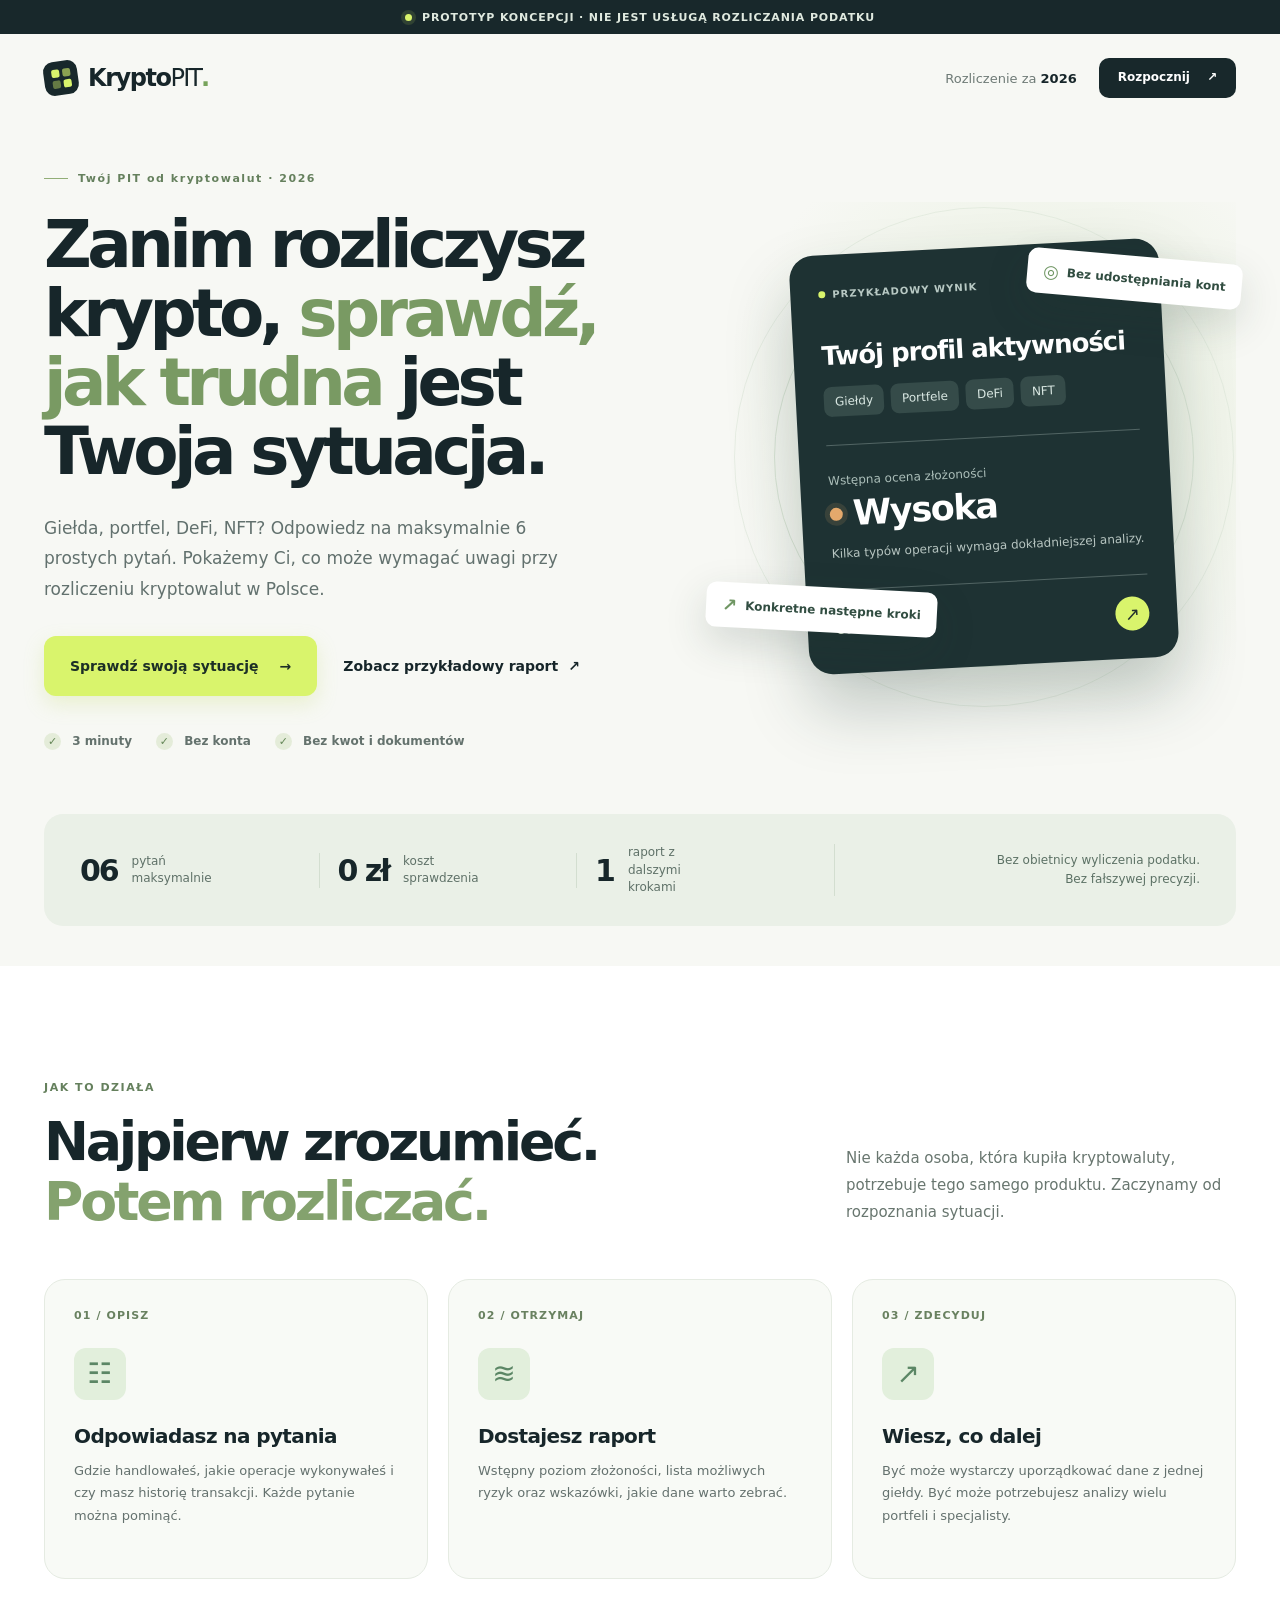
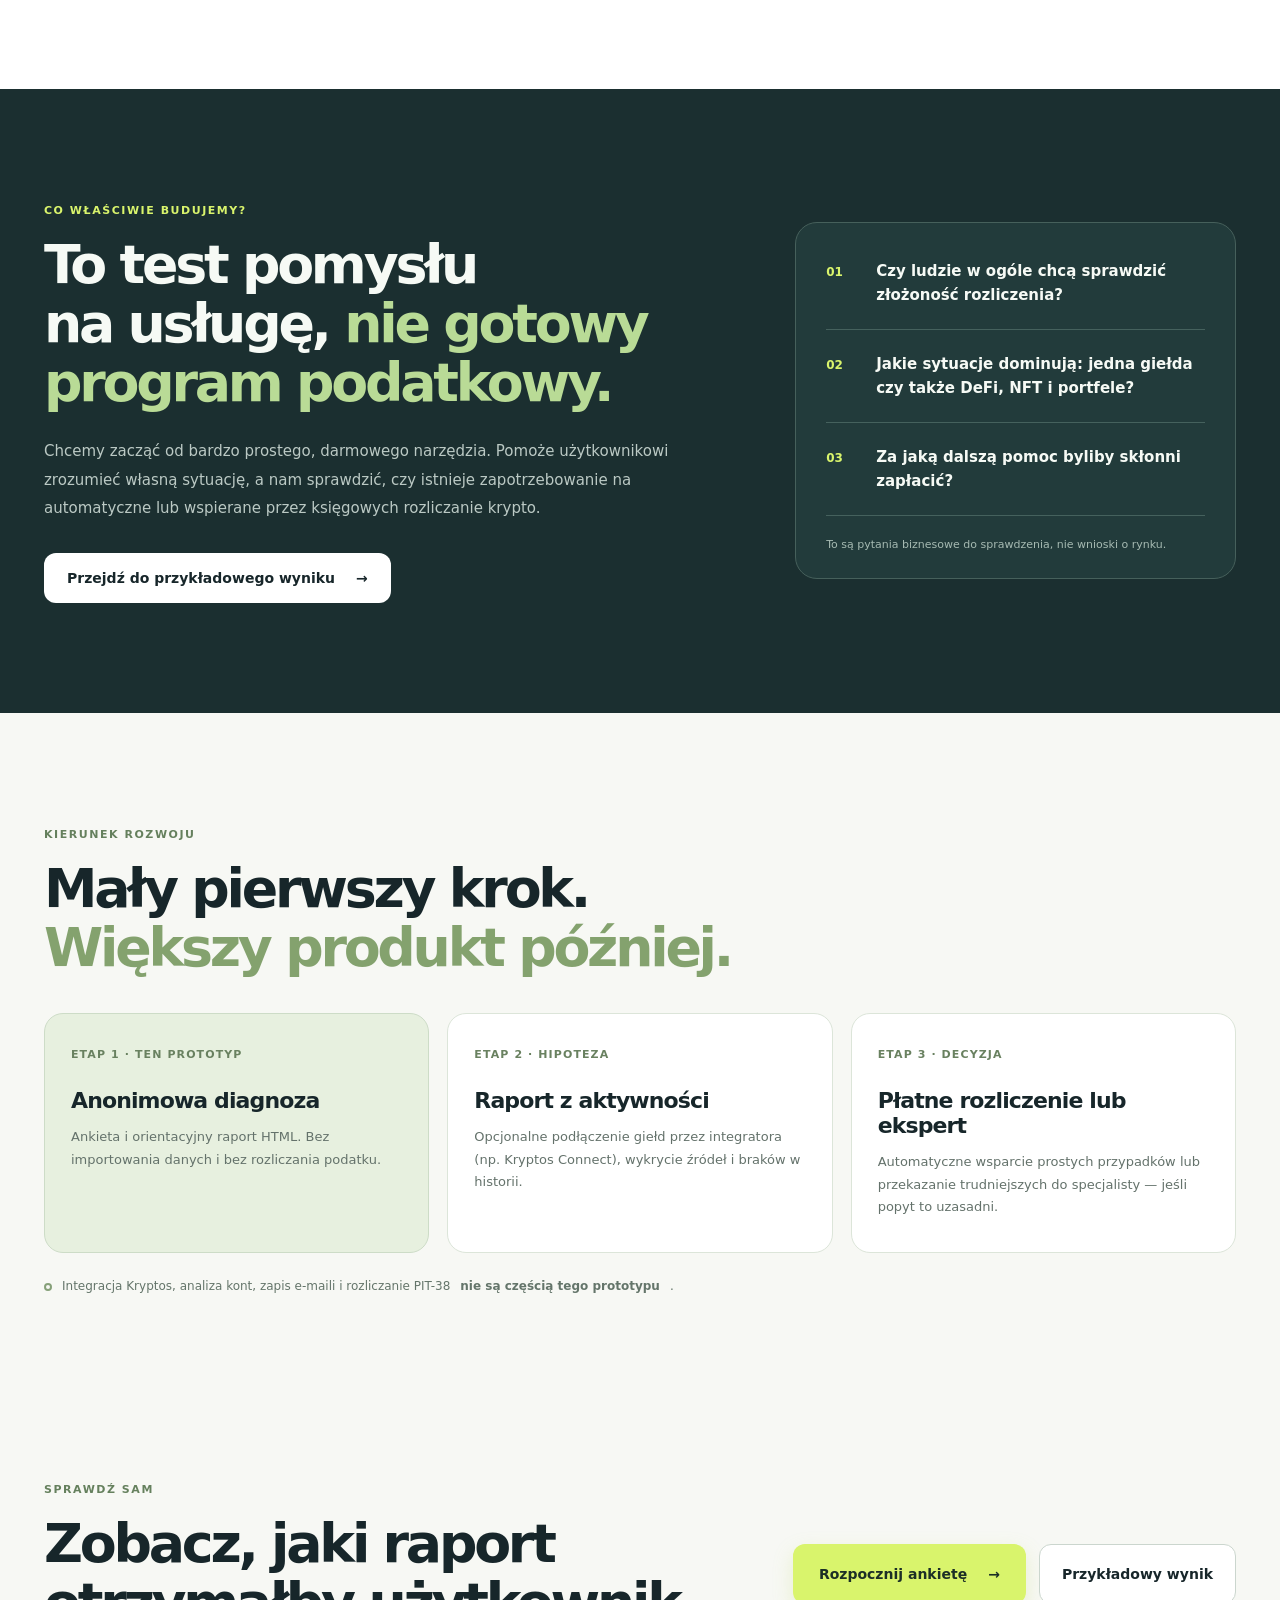
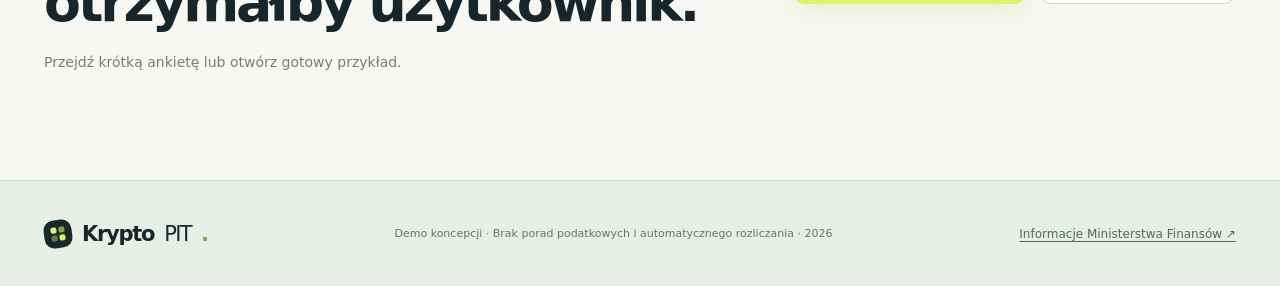
==== index.html @ de0c3231 "Build KryptoPIT landing page and contextual tax questionnaire" ====
<!doctype html>
<html lang="pl">
<head>
  <meta charset="utf-8">
  <meta name="viewport" content="width=device-width, initial-scale=1">
  <meta name="theme-color" content="#152326">
  <meta name="description" content="Darmowa, anonimowa ankieta pomagająca wstępnie ocenić złożoność rozliczenia kryptowalut za 2026 rok. Prototyp koncepcji.">
  <meta property="og:title" content="KryptoPIT · Sprawdź złożoność rozliczenia 2026">
  <meta property="og:description" content="6 pytań, wstępny raport, zero danych finansowych. Zobacz prototyp koncepcji.">
  <meta property="og:type" content="website">
  <title>KryptoPIT — sprawdź złożoność rozliczenia za 2026</title>
  <link rel="icon" href="favicon.svg" type="image/svg+xml">
  <link rel="stylesheet" href="styles.css">
  <script src="app.mjs" type="module"></script>
</head>
<body>
  <div class="top-strip">
    <span class="top-strip__light"></span>
    Prototyp koncepcji · Nie jest usługą rozliczania podatku
  </div>
  <header class="site-header wrap">
    <a href="#start" id="brand-link" class="brand" aria-label="KryptoPIT — strona główna">
      <span class="brand__mark" aria-hidden="true"><span></span><span></span><span></span><span></span></span>
      <span>Krypto<span class="brand__accent">PIT</span><span class="brand__dot">.</span></span>
    </a>
    <div class="header-right">
      <span class="year-chip">Rozliczenie za <strong>2026</strong></span>
      <button class="button button--small button--dark" type="button" data-action="start">Rozpocznij <span aria-hidden="true">↗</span></button>
    </div>
  </header>

  <main>
    <div id="landing-screen">
      <section id="start" class="hero wrap" aria-labelledby="hero-title">
        <div class="hero__copy">
          <div class="eyebrow"><span class="eyebrow__line"></span> Twój PIT od kryptowalut · 2026</div>
          <h1 id="hero-title">Zanim rozliczysz krypto, <em>sprawdź, jak trudna</em> jest Twoja sytuacja.</h1>
          <p class="hero__lead">Giełda, portfel, DeFi, NFT? Odpowiedz na maksymalnie 6 prostych pytań. Pokażemy Ci, co może wymagać uwagi przy rozliczeniu kryptowalut w Polsce.</p>
          <div class="hero__actions">
            <button class="button button--primary button--large" type="button" data-action="start">Sprawdź swoją sytuację <span aria-hidden="true">→</span></button>
            <button class="button button--plain" type="button" data-action="example">Zobacz przykładowy raport <span aria-hidden="true">↗</span></button>
          </div>
          <div class="hero__assurances" aria-label="Informacje o ankiecie">
            <span><span class="tick" aria-hidden="true">✓</span> 3 minuty</span>
            <span><span class="tick" aria-hidden="true">✓</span> Bez konta</span>
            <span><span class="tick" aria-hidden="true">✓</span> Bez kwot i dokumentów</span>
          </div>
        </div>
        <div class="hero__visual" aria-label="Ilustracja przykładowego wyniku ankiety">
          <div class="orbit orbit--one" aria-hidden="true"></div>
          <div class="orbit orbit--two" aria-hidden="true"></div>
          <div class="preview-card">
            <div class="preview-card__top">
              <span class="preview-card__eyebrow"><span class="preview-card__dot"></span> PRZYKŁADOWY WYNIK</span>
              <span class="preview-card__year">2026</span>
            </div>
            <div class="preview-card__title">Twój profil aktywności</div>
            <div class="preview-tags">
              <span>Giełdy</span><span>Portfele</span><span>DeFi</span><span>NFT</span>
            </div>
            <div class="preview-card__divider"></div>
            <div class="preview-card__label">Wstępna ocena złożoności</div>
            <div class="preview-card__status"><span class="status-dot"></span> Wysoka</div>
            <p class="preview-card__note">Kilka typów operacji wymaga dokładniejszej analizy.</p>
            <div class="preview-card__bottom">
              <span>Co dalej?</span>
              <span class="preview-card__arrow" aria-hidden="true">↗</span>
            </div>
          </div>
          <div class="float-label float-label--top"><span class="float-label__icon">◎</span> Bez udostępniania kont</div>
          <div class="float-label float-label--bottom"><span class="float-label__icon">↗</span> Konkretne następne kroki</div>
        </div>
      </section>

      <section class="metrics wrap" aria-label="Najważniejsze cechy">
        <div><strong>06</strong><span>pytań maksymalnie</span></div>
        <div><strong>0 zł</strong><span>koszt sprawdzenia</span></div>
        <div><strong>1</strong><span>raport z dalszymi krokami</span></div>
        <div class="metrics__foot">Bez obietnicy wyliczenia podatku.<br>Bez fałszywej precyzji.</div>
      </section>

      <section id="how-it-works" class="how section-space">
        <div class="wrap">
          <div class="section-heading">
            <div><span class="section-kicker">JAK TO DZIAŁA</span><h2>Najpierw zrozumieć.<br><span>Potem rozliczać.</span></h2></div>
            <p>Nie każda osoba, która kupiła kryptowaluty, potrzebuje tego samego produktu. Zaczynamy od rozpoznania sytuacji.</p>
          </div>
          <div class="steps-grid">
            <article class="step-card"><span class="step-card__index">01 / OPISZ</span><div class="step-card__symbol" aria-hidden="true">☷</div><h3>Odpowiadasz na pytania</h3><p>Gdzie handlowałeś, jakie operacje wykonywałeś i czy masz historię transakcji. Każde pytanie można pominąć.</p></article>
            <article class="step-card"><span class="step-card__index">02 / OTRZYMAJ</span><div class="step-card__symbol" aria-hidden="true">≋</div><h3>Dostajesz raport</h3><p>Wstępny poziom złożoności, lista możliwych ryzyk oraz wskazówki, jakie dane warto zebrać.</p></article>
            <article class="step-card"><span class="step-card__index">03 / ZDECYDUJ</span><div class="step-card__symbol" aria-hidden="true">↗</div><h3>Wiesz, co dalej</h3><p>Być może wystarczy uporządkować dane z jednej giełdy. Być może potrzebujesz analizy wielu portfeli i specjalisty.</p></article>
          </div>
        </div>
      </section>

      <section id="idea" class="idea section-space">
        <div class="wrap idea__layout">
          <div>
            <span class="section-kicker section-kicker--light">CO WŁAŚCIWIE BUDUJEMY?</span>
            <h2>To test pomysłu<br>na usługę, <em>nie gotowy program podatkowy.</em></h2>
            <p class="idea__body">Chcemy zacząć od bardzo prostego, darmowego narzędzia. Pomoże użytkownikowi zrozumieć własną sytuację, a nam sprawdzić, czy istnieje zapotrzebowanie na automatyczne lub wspierane przez księgowych rozliczanie krypto.</p>
            <button class="button button--light" type="button" data-action="example">Przejdź do przykładowego wyniku <span aria-hidden="true">→</span></button>
          </div>
          <div class="idea__questions">
            <div class="idea__question"><span>01</span><p>Czy ludzie w ogóle chcą sprawdzić złożoność rozliczenia?</p></div>
            <div class="idea__question"><span>02</span><p>Jakie sytuacje dominują: jedna giełda czy także DeFi, NFT i portfele?</p></div>
            <div class="idea__question"><span>03</span><p>Za jaką dalszą pomoc byliby skłonni zapłacić?</p></div>
            <div class="idea__fineprint">To są pytania biznesowe do sprawdzenia, nie wnioski o rynku.</div>
          </div>
        </div>
      </section>

      <section class="roadmap section-space">
        <div class="wrap">
          <div class="section-heading section-heading--tight">
            <div><span class="section-kicker">KIERUNEK ROZWOJU</span><h2>Mały pierwszy krok.<br><span>Większy produkt później.</span></h2></div>
          </div>
          <div class="roadmap__grid">
            <article class="roadmap__item roadmap__item--active"><span class="roadmap__tag">ETAP 1 · TEN PROTOTYP</span><h3>Anonimowa diagnoza</h3><p>Ankieta i orientacyjny raport HTML. Bez importowania danych i bez rozliczania podatku.</p></article>
            <article class="roadmap__item"><span class="roadmap__tag">ETAP 2 · HIPOTEZA</span><h3>Raport z aktywności</h3><p>Opcjonalne podłączenie giełd przez integratora (np. Kryptos Connect), wykrycie źródeł i braków w historii.</p></article>
            <article class="roadmap__item"><span class="roadmap__tag">ETAP 3 · DECYZJA</span><h3>Płatne rozliczenie lub ekspert</h3><p>Automatyczne wsparcie prostych przypadków lub przekazanie trudniejszych do specjalisty — jeśli popyt to uzasadni.</p></article>
          </div>
          <div class="roadmap__note"><span class="roadmap__note-dot"></span> Integracja Kryptos, analiza kont, zapis e-maili i rozliczanie PIT-38 <strong>nie są częścią tego prototypu</strong>.</div>
        </div>
      </section>

      <section class="final-cta wrap">
        <div><span class="section-kicker">SPRAWDŹ SAM</span><h2>Zobacz, jaki raport<br>otrzymałby użytkownik.</h2><p>Przejdź krótką ankietę lub otwórz gotowy przykład.</p></div>
        <div class="final-cta__buttons"><button class="button button--primary button--large" type="button" data-action="start">Rozpocznij ankietę <span aria-hidden="true">→</span></button><button class="button button--outline" type="button" data-action="example">Przykładowy wynik</button></div>
      </section>
    </div>

    <section id="questionnaire-screen" class="survey wrap" hidden aria-labelledby="question-title">
      <div class="survey__back"><button class="back-link" type="button" id="quit-survey">← Wróć do strony głównej</button><div class="survey__top-right"><span>ANKIETA · ROK 2026</span><button type="button" class="back-link" id="reset-survey">Zacznij od nowa ↻</button></div></div>
      <div class="survey__grid">
        <div class="survey__primary">
          <div class="survey__progress-head"><span id="step-label">PYTANIE 1 Z 6</span><span id="step-percent">17%</span></div>
          <div class="progress-track" role="progressbar" id="step-progress" aria-label="Postęp ankiety" aria-valuemin="0" aria-valuemax="6" aria-valuenow="1"><div id="progress-fill"></div></div>
          <div class="question-surface">
            <span class="question-surface__eyebrow" id="question-short">REZYDENCJA PODATKOWA</span>
            <h1 id="question-title"></h1>
            <p class="question-description" id="question-description"></p>
            <form id="question-form" novalidate>
              <fieldset class="options-fieldset" id="question-options"><legend class="visually-hidden">Wybierz odpowiedź</legend></fieldset>
            </form>
            <div class="survey__controls"><button class="button button--outline" id="prev-question" type="button">← Wstecz</button><div class="survey__controls-right"><button class="button button--plain" id="skip-question" type="button">Pomiń pytanie</button><button class="button button--primary" id="next-question" type="button">Dalej <span aria-hidden="true">→</span></button></div></div>
          </div>
        </div>
        <aside class="survey__aside">
          <div class="aside-top"><span class="aside-icon" aria-hidden="true">?</span><h2>Dlaczego pytamy?</h2><p id="question-why"></p></div>
          <div class="aside-divider"></div>
          <div class="aside-bottom"><span class="aside-check" aria-hidden="true">✓</span><div><strong>Twoja prywatność</strong><p>Odpowiedzi pozostają w tej karcie przeglądarki. Niczego nie wysyłamy ani nie zapisujemy na serwerze.</p></div></div>
        </aside>
      </div>
    </section>

    <section id="report-screen" class="report-screen" hidden aria-labelledby="report-title">
      <div class="wrap report-toolbar"><button type="button" class="back-link" id="edit-answers">← Wróć do odpowiedzi</button><span id="report-mode" class="report-mode">WSTĘPNA OCENA · 2026</span></div>
      <div class="wrap">
        <div id="report-content" aria-live="polite"></div>
        <div class="report-actions">
          <button type="button" class="button button--primary" id="download-report">Pobierz raport HTML <span aria-hidden="true">↓</span></button>
          <button type="button" class="button button--outline" id="print-report">Drukuj / Zapisz jako PDF</button>
          <button type="button" class="button button--plain" id="restart-survey">Wypełnij ponownie ↻</button>
        </div>
        <section class="signup" aria-labelledby="signup-title">
          <div><span class="signup__tag">WIZJA PRZYSZŁEJ USŁUGI</span><h2 id="signup-title">Chcesz wiedzieć, kiedy ruszymy?</h2><p>Docelowo użytkownik mógłby zostawić e-mail i otrzymać informację o imporcie transakcji lub pomocy w PIT-38.</p></div>
          <form id="email-form" class="signup__form">
            <label for="email">Twój adres e-mail</label>
            <div class="signup__row"><input id="email" name="email" type="email" placeholder="twoj@email.pl" autocomplete="email" required><button class="button button--dark" type="submit">Powiadom mnie →</button></div>
            <p class="signup__disclaimer"><strong>Makieta:</strong> adres nie będzie zapisany ani wysłany. Formularz jest wyłącznie demonstracją pomysłu.</p>
            <p id="email-feedback" class="signup__feedback" role="status" aria-live="polite" hidden></p>
          </form>
        </section>
      </div>
    </section>
  </main>

  <footer class="footer"><div class="wrap footer__inner"><span class="brand brand--footer"><span class="brand__mark" aria-hidden="true"><span></span><span></span><span></span><span></span></span> Krypto<span class="brand__accent">PIT</span><span class="brand__dot">.</span></span><p>Demo koncepcji · Brak porad podatkowych i automatycznego rozliczania · 2026</p><a href="https://www.podatki.gov.pl/podatki-osobiste/pit/informacje-podstawowe/co-jest-opodatkowane/zbycie-kryptowalut" target="_blank" rel="noopener noreferrer">Informacje Ministerstwa Finansów ↗</a></div></footer>
</body>
</html>
---- styles.css ----
:root{
  --ink:#17262a;--muted:#667474;--canvas:#f7f8f4;--paper:#ffffff;--dark:#18282b;--dark2:#25383a;
  --lime:#d9f46c;--mint:#e5f0da;--line:#e2e8e0;--amber:#cf8c1a;--blue:#527c87;
  --radius:22px;--shadow:0 28px 80px rgba(30,49,42,.10);font-family:Inter,ui-sans-serif,system-ui,-apple-system,BlinkMacSystemFont,"Segoe UI",sans-serif;
  color:var(--ink);background:var(--canvas);font-synthesis:none;
}
*,*::before,*::after{box-sizing:border-box}
html{scroll-behavior:smooth}
body{margin:0;min-width:320px}
button,input{font:inherit}
button{cursor:pointer}
button:disabled{cursor:not-allowed;opacity:.42}
button,a{-webkit-tap-highlight-color:transparent}
a{color:inherit}
[hidden]{display:none!important}
:focus-visible{outline:3px solid #75ba9d;outline-offset:4px}
.wrap{width:min(1192px,calc(100% - 56px));margin-inline:auto}
.visually-hidden{position:absolute;width:1px;height:1px;overflow:hidden;clip:rect(0,0,0,0);white-space:nowrap}
.top-strip{background:var(--dark);color:#dfe9df;display:flex;align-items:center;justify-content:center;gap:10px;min-height:34px;padding:7px 20px;font-size:11px;letter-spacing:.08em;font-weight:700;text-align:center;text-transform:uppercase}
.top-strip__light{background:var(--lime);width:7px;height:7px;border-radius:50%;box-shadow:0 0 0 4px #d9f46c20;flex-shrink:0}
.site-header{min-height:88px;display:flex;align-items:center;justify-content:space-between;gap:16px}
.brand{display:inline-flex;align-items:center;gap:10px;font-size:24px;font-weight:850;letter-spacing:-.06em;text-decoration:none;white-space:nowrap}
.brand__mark{background:var(--dark);width:34px;height:34px;display:grid;grid-template-columns:repeat(2,8px);grid-template-rows:repeat(2,8px);place-content:center;gap:3px;transform:rotate(-8deg);border-radius:10px}
.brand__mark span{background:var(--lime);border-radius:2px}
.brand__mark span:nth-child(2){opacity:.6}.brand__mark span:nth-child(3){opacity:.4}
.brand__accent{font-weight:540;letter-spacing:-.08em}.brand__dot{color:#77a35b}
.header-right{display:flex;align-items:center;gap:22px}
.year-chip{color:#6e7a76;font-size:13px}.year-chip strong{color:var(--ink)}
.button{appearance:none;border:1px solid transparent;display:inline-flex;align-items:center;justify-content:center;gap:21px;min-height:50px;border-radius:12px;padding:0 22px;text-decoration:none;font-size:14px;font-weight:750;line-height:1.3;transition:transform .2s ease,background .2s ease,box-shadow .2s ease}
.button:not(:disabled):hover{transform:translateY(-2px)}
.button--small{min-height:40px;padding-inline:18px;font-size:12px;border-radius:10px;gap:17px}
.button--large{min-height:60px;padding:0 25px}
.button--primary{background:var(--lime);color:#1c2f26;box-shadow:0 8px 20px #c3d96943}
.button--primary:hover{background:#e7fb91;box-shadow:0 12px 25px #bed97163}
.button--dark{background:var(--dark);color:white}.button--dark:hover{background:#304548}
.button--light{background:white;color:var(--ink)}
.button--plain{background:transparent;padding-inline:8px;color:var(--ink);gap:10px}
.button--plain:hover{color:#4e795d}
.button--outline{border-color:#cbd6ce;background:white;color:var(--ink)}
.hero{display:grid;grid-template-columns:minmax(0,1.12fr) minmax(370px,.88fr);align-items:center;gap:48px;min-height:620px;padding-top:42px;padding-bottom:64px}
.eyebrow,.section-kicker{display:inline-flex;align-items:center;gap:10px;color:#65805d;font-size:11px;letter-spacing:.14em;font-weight:850}
.eyebrow__line{width:24px;height:1px;background:#92ae77}
h1,h2,h3,p{margin-top:0}
.hero h1{font-size:clamp(45px,5.15vw,72px);letter-spacing:-.07em;line-height:1.045;max-width:750px;margin:26px 0 26px;font-weight:800}
.hero h1 em{font-style:normal;color:#799a63}
.hero__lead{font-size:17px;color:#62716e;line-height:1.8;max-width:540px;margin-bottom:32px}
.hero__actions{display:flex;align-items:center;gap:17px;flex-wrap:wrap}
.hero__assurances{display:flex;align-items:center;flex-wrap:wrap;gap:24px;margin-top:37px;color:#64726d;font-size:12px;font-weight:600}
.tick{display:inline-grid;place-items:center;background:#e4ecd9;color:#648657;width:17px;height:17px;border-radius:100%;font-size:11px;margin-right:7px}
.hero__visual{position:relative;min-height:510px;display:grid;place-items:center;background:radial-gradient(circle at 60% 43%,#e4eddb 0%,#f0f4ea 45%,transparent 75%);isolation:isolate}
.orbit{position:absolute;z-index:-1;border:1px solid #d9e4d5;border-radius:50%;width:420px;height:420px}
.orbit--two{width:500px;height:500px;opacity:.55}
.preview-card{width:min(100%,370px);background:#1e3233;color:white;border-radius:24px;padding:28px;transform:rotate(-3deg);box-shadow:0 35px 65px #213a3340}
.preview-card__top{display:flex;justify-content:space-between;align-items:center;font-size:10px;letter-spacing:.10em;color:#b8c9c4;font-weight:750}
.preview-card__eyebrow{display:inline-flex;gap:7px;align-items:center}.preview-card__dot{width:7px;height:7px;border-radius:50%;background:var(--lime)}
.preview-card__year{color:#e4f4e7;border:1px solid #4c6260;padding:5px 8px;border-radius:5px}
.preview-card__title{font-size:26px;font-weight:740;letter-spacing:-.04em;margin-top:35px;margin-bottom:16px}
.preview-tags{display:flex;gap:7px;flex-wrap:wrap}.preview-tags span{background:#354b49;padding:8px 11px;font-size:12px;color:#d9e7e2;border-radius:8px}
.preview-card__divider{height:1px;background:#526564;margin:28px 0}
.preview-card__label{color:#acbfba;font-size:12px}
.preview-card__status{display:flex;align-items:center;gap:10px;font-size:35px;font-weight:750;letter-spacing:-.04em;margin-top:6px}
.status-dot{background:#e4a96c;width:13px;height:13px;border-radius:50%;box-shadow:0 0 0 5px #e4a96c21}
.preview-card__note{font-size:12px;color:#b8c6c2;line-height:1.7;margin:10px 0 26px}
.preview-card__bottom{display:flex;align-items:center;justify-content:space-between;border-top:1px solid #526564;padding-top:21px;color:#eaf5df;font-size:13px}
.preview-card__arrow{display:grid;place-items:center;background:var(--lime);color:#23312d;width:34px;height:34px;border-radius:50%;font-size:18px}
.float-label{display:flex;align-items:center;gap:8px;position:absolute;z-index:2;background:white;color:#314d41;font-size:12px;padding:12px 16px;border-radius:10px;box-shadow:0 15px 40px #233a302b;font-weight:700;white-space:nowrap}
.float-label__icon{color:#6f9663;font-size:18px}.float-label--top{top:54px;right:-6px;transform:rotate(5deg)}.float-label--bottom{bottom:80px;left:-27px;transform:rotate(3deg)}
.metrics{display:grid;grid-template-columns:1fr 1fr 1fr 1.45fr;align-items:center;gap:18px;padding:30px 36px;background:#eaf0e7;border-radius:19px;margin-bottom:40px}
.metrics>div:not(:last-child){display:flex;align-items:center;gap:14px;border-right:1px solid #d3ded0}
.metrics strong{font-size:30px;letter-spacing:-.07em}.metrics span{font-size:12px;color:#5f7168;max-width:94px;line-height:1.45}
.metrics__foot{font-size:12px;line-height:1.65;color:#5c7165;text-align:right}
.section-space{padding:110px 0}
.section-heading{display:flex;align-items:end;justify-content:space-between;gap:35px;margin-bottom:48px}
.section-heading h2,.idea h2,.final-cta h2{font-size:clamp(37px,4.2vw,54px);letter-spacing:-.06em;line-height:1.1;margin:17px 0 0;font-weight:790}
.section-heading h2 span{color:#84a26e}
.section-heading>p{max-width:390px;color:#68766f;font-size:15px;line-height:1.8;margin-bottom:5px}
.how{background:white}
.steps-grid{display:grid;grid-template-columns:repeat(3,minmax(0,1fr));gap:20px}
.step-card{background:#f8faf6;border:1px solid #e5ebe2;border-radius:21px;padding:29px;min-height:300px;display:flex;flex-direction:column;align-items:flex-start}
.step-card__index,.roadmap__tag{font-size:11px;letter-spacing:.1em;font-weight:800;color:#698160}
.step-card__symbol{display:grid;place-items:center;margin:26px 0 24px;background:#e2efdc;color:#5b8665;border-radius:12px;width:52px;height:52px;font-size:28px}
.step-card h3{font-size:20px;letter-spacing:-.03em;margin-bottom:12px}
.step-card p{color:#64716e;font-size:13px;line-height:1.75;margin-bottom:0}
.idea{background:#1b2f30;color:#f6faf5}
.idea__layout{display:grid;grid-template-columns:1.2fr .8fr;gap:90px;align-items:center}
.section-kicker--light{color:var(--lime)}
.idea h2 em{color:#b9db96;font-style:normal}
.idea__body{color:#bbc9c4;line-height:1.9;font-size:15px;max-width:660px;margin:25px 0 30px}
.idea__questions{border:1px solid #46605b;border-radius:22px;padding:14px 30px;background:#223b3b}
.idea__question{display:grid;grid-template-columns:35px 1fr;gap:15px;align-items:baseline;border-bottom:1px solid #45615d;padding:22px 0}
.idea__question span{font-size:12px;color:var(--lime);font-weight:850}
.idea__question p{font-size:15px;line-height:1.6;font-weight:650;margin:0}
.idea__fineprint{font-size:11px;color:#a6bab2;line-height:1.6;padding:20px 0 10px}
.section-heading--tight{margin-bottom:36px}
.roadmap__grid{display:grid;grid-template-columns:repeat(3,minmax(0,1fr));gap:18px}
.roadmap__item{border:1px solid #dce5d9;padding:29px 26px;border-radius:19px;background:white;min-height:240px;position:relative}
.roadmap__item--active{background:#e7f0df;border-color:#cddcc7}
.roadmap__item h3{font-size:22px;letter-spacing:-.04em;margin:26px 0 13px}
.roadmap__item p{font-size:13px;line-height:1.75;color:#64726b;margin:0}
.roadmap__note{display:flex;gap:10px;align-items:center;color:#64756a;font-size:12px;margin-top:24px;line-height:1.6}
.roadmap__note-dot{width:8px;height:8px;border:2px solid #86a079;border-radius:50%;flex-shrink:0}
.final-cta{display:flex;justify-content:space-between;align-items:center;gap:35px;padding:72px 0 110px}
.final-cta p{color:#708076;margin:22px 0 0;font-size:14px}
.final-cta__buttons{display:flex;gap:13px;flex-wrap:wrap;justify-content:flex-end}
.footer{background:#e7eee5;border-top:1px solid #d7e3d5}
.footer__inner{display:flex;align-items:center;justify-content:space-between;gap:25px;min-height:105px}
.brand--footer{font-size:21px}.brand--footer .brand__mark{width:28px;height:28px;grid-template-columns:repeat(2,6px);grid-template-rows:repeat(2,6px);gap:2px}
.footer p{font-size:11px;line-height:1.6;color:#64756e;margin:0}.footer a{font-size:12px;color:#526b59;white-space:nowrap;text-underline-offset:3px}
/* Survey */
.survey{padding:52px 0 130px;min-height:calc(100vh - 230px)}
.survey__back{display:flex;justify-content:space-between;align-items:center;margin-bottom:43px;gap:20px;color:#748178;font-size:11px;letter-spacing:.11em;font-weight:750}
.back-link{border:0;background:transparent;color:#677a6e;padding:6px 0;font-size:13px;font-weight:700;letter-spacing:normal}
.back-link:hover{text-decoration:underline;text-underline-offset:4px}
.survey__grid{display:grid;grid-template-columns:minmax(0,1fr) 295px;gap:50px;align-items:start}
.survey__progress-head{display:flex;justify-content:space-between;font-size:12px;font-weight:800;letter-spacing:.06em;color:#6d836b}
.progress-track{height:6px;background:#e0e9dc;border-radius:100px;overflow:hidden;margin:14px 0 35px}
#progress-fill{height:100%;width:16.66%;border-radius:100px;background:#85a96b;transition:width .25s ease}
.question-surface{background:#fff;border:1px solid #e8eee4;border-radius:24px;padding:clamp(26px,4vw,52px);box-shadow:0 22px 50px #2c4b3210}
.question-surface__eyebrow{font-size:11px;color:#78946c;letter-spacing:.13em;font-weight:800}
.question-surface h1{font-size:clamp(29px,3.5vw,43px);letter-spacing:-.055em;line-height:1.16;margin:17px 0 14px}
.question-description{font-size:14px;color:#6a7771;line-height:1.75;margin-bottom:25px}
.options-fieldset{display:flex;flex-direction:column;gap:9px;border:0;padding:0;margin:0;min-width:0}
.option{display:flex;align-items:center;gap:16px;padding:16px 17px;border:1.5px solid #e0e8e0;border-radius:12px;background:#fbfcfa;cursor:pointer;transition:background .16s,border-color .16s}
.option:hover{border-color:#adc7a3;background:#f8fbf5}
.option:has(input:checked){border-color:#7fa16e;background:#eff6e6}
.option input{width:19px;height:19px;accent-color:#62864f;flex:0 0 auto;margin:0;cursor:pointer}
.option span{font-size:14px;line-height:1.5;font-weight:550;color:#344640}
.option:has(input:checked) span{font-weight:680}
.option:focus-within{outline:3px solid #99c8b2;outline-offset:2px}
.context-note{background:#f2f7e8;border-left:3px solid #92b37b;padding:12px 15px;color:#52714d;font-size:12px;line-height:1.7;border-radius:4px 9px 9px 4px;margin:0 0 24px}
.survey__controls{display:flex;justify-content:space-between;gap:15px;align-items:center;border-top:1px solid #e9eee8;margin-top:30px;padding-top:26px}
.survey__controls-right{display:flex;gap:10px;align-items:center}
.survey__aside{background:#eaf1e5;border-radius:20px;padding:29px;margin-top:55px}
.aside-icon{display:grid;place-items:center;background:#dcebd1;color:#628358;width:34px;height:34px;font-weight:850;border-radius:50%;font-size:17px;margin-bottom:22px}
.aside-top h2{font-size:17px;letter-spacing:-.03em;margin-bottom:12px}
.aside-top p,.aside-bottom p{font-size:12px;color:#647669;line-height:1.85;margin:0}
.aside-divider{height:1px;background:#d3dfce;margin:26px 0}
.aside-bottom{display:flex;gap:12px}.aside-check{color:#5d8653;font-size:17px}
.aside-bottom strong{font-size:13px}.aside-bottom p{margin-top:6px}
/* Report */
.report-screen{padding:33px 0 115px;min-height:calc(100vh - 230px)}
.report-toolbar{display:flex;justify-content:space-between;align-items:center;padding-bottom:25px}
.report-mode{font-size:11px;letter-spacing:.12em;color:#6a7b70;font-weight:850}
.report-shell{border:1px solid #dfe8dd;background:white;box-shadow:var(--shadow);border-radius:24px;overflow:hidden}
.report-hero{background:#1c3132;color:#fff;padding:50px 54px 46px;position:relative;overflow:hidden}
.report-hero::after{content:"";width:300px;height:300px;border:1px solid #4c665e;border-radius:50%;position:absolute;right:-70px;top:-100px;box-shadow:0 0 0 60px #243d3d,0 0 0 61px #4c665e;pointer-events:none;opacity:.4}
.report-hero__tag{color:#c1e696;font-size:11px;letter-spacing:.14em;font-weight:850}
.report-hero h1{font-size:clamp(35px,4.5vw,58px);letter-spacing:-.065em;line-height:1.1;margin:20px 0 12px;position:relative;z-index:1}
.report-hero__intro{color:#c8d6d0;line-height:1.75;font-size:14px;max-width:660px;margin:0;position:relative;z-index:1}
.report-hero__demo{border:1px solid #74977d;background:#345148;display:inline-flex;font-size:11px;padding:8px 11px;border-radius:100px;margin-top:18px;color:#e5ffcb;font-weight:750}
.report-body{padding:38px 54px 52px}
.result-grid{display:grid;grid-template-columns:1fr 1fr;gap:17px;margin-bottom:42px}
.result-card{padding:28px;border:1px solid #e2e9df;background:#f9fbf7;border-radius:17px}
.result-card__eyebrow{font-size:11px;color:#688170;text-transform:uppercase;letter-spacing:.1em;font-weight:800}
.result-card__title{font-size:24px;line-height:1.25;letter-spacing:-.04em;font-weight:800;margin:15px 0 12px}
.result-card__title--high{color:#ad5d34}.result-card__title--medium{color:#94752f}.result-card__title--low{color:#558662}.result-card__title--unknown{color:#6c7a77}
.result-card p{font-size:12px;line-height:1.75;color:#66766d;margin:0}
.report-subhead{font-size:25px;letter-spacing:-.04em;margin:34px 0 10px}
.report-lead{font-size:13px;color:#62736b;line-height:1.7;margin-bottom:21px}
.findings{display:grid;gap:12px}
.finding{border:1px solid #e0e8df;border-radius:14px;padding:20px 22px;display:grid;grid-template-columns:10px 1fr;gap:14px;background:#fff}
.finding__dot{width:9px;height:9px;border-radius:50%;background:#739b7b;margin-top:7px}
.finding--attention .finding__dot{background:#cca150}.finding--critical .finding__dot{background:#bf6d4d}
.finding h3{font-size:16px;letter-spacing:-.02em;margin:0 0 7px}
.finding p{font-size:12px;color:#687870;line-height:1.75;margin:0 0 8px}
.finding__next{font-size:12px;line-height:1.7;color:#405c4b;font-weight:650}
.next-steps{counter-reset:action;display:grid;gap:12px;list-style:none;padding:0;margin:20px 0}
.next-steps li{display:flex;gap:14px;align-items:flex-start;font-size:13px;line-height:1.7;color:#344942}
.next-steps li::before{counter-increment:action;content:counter(action,decimal-leading-zero);font-size:12px;color:#75976b;font-weight:850;padding-top:1px}
.answer-list{border:1px solid #e2e9de;border-radius:15px;overflow:hidden;margin-top:19px}
.answer-item{display:grid;grid-template-columns:205px 1fr;gap:22px;padding:16px 20px;border-bottom:1px solid #e7eee5;font-size:12px;line-height:1.6}
.answer-item:last-child{border-bottom:0}.answer-item dt{font-weight:800;color:#425d49}.answer-item dd{margin:0;color:#60716a}
.answer-item--skipped dd{font-style:italic;color:#8a968c}
.report-disclaimer{margin-top:33px;padding:20px;border:1px solid #e6e8d5;border-radius:12px;background:#f7f7ee;color:#6d735e;font-size:11px;line-height:1.8}
.report-disclaimer a{text-underline-offset:3px}
.report-actions{display:flex;gap:12px;flex-wrap:wrap;margin:26px 0 72px}
.signup{display:grid;grid-template-columns:.9fr 1.1fr;gap:50px;align-items:center;background:#e6efe0;border-radius:22px;padding:40px 48px}
.signup__tag{font-size:10px;letter-spacing:.12em;color:#6f8d68;font-weight:850}
.signup h2{font-size:30px;line-height:1.15;letter-spacing:-.05em;margin:15px 0 11px}.signup p{font-size:13px;line-height:1.75;color:#617565;margin:0}
.signup__form label{font-size:12px;font-weight:800;color:#45614b;display:block;margin-bottom:9px}
.signup__row{display:flex;gap:8px}.signup__row input{min-width:0;flex:1;border:1px solid #cbd9c8;border-radius:11px;background:white;padding:14px 15px;font-size:14px}
.signup__row .button{flex-shrink:0}.signup .signup__disclaimer{font-size:11px;margin-top:11px;color:#67816b}
.signup .signup__feedback{font-size:12px;color:#496a4e;font-weight:750;margin-top:10px}
@media(max-width:980px){
  .hero{grid-template-columns:1fr;gap:10px;padding-top:40px}.hero__copy{max-width:760px}.hero__visual{min-height:470px}.float-label--top{right:8%}.float-label--bottom{left:8%}
  .metrics{grid-template-columns:repeat(3,1fr)}.metrics__foot{display:none}
  .idea__layout{gap:35px}.survey__grid{grid-template-columns:minmax(0,1fr) 240px;gap:24px}.survey__aside{padding:21px}.signup{grid-template-columns:1fr;gap:22px}
}
@media(max-width:720px){
  .wrap{width:min(100% - 32px,1192px)}.top-strip{font-size:9px}.site-header{min-height:76px}.brand{font-size:22px}.year-chip{display:none}
  .hero{padding-top:32px;padding-bottom:35px}.hero h1{font-size:clamp(42px,9.7vw,62px)}.hero__lead{font-size:15px}.hero__visual{min-height:455px}.preview-card{width:min(80vw,350px)}.float-label--top{right:0;top:35px}.float-label--bottom{left:0;bottom:50px}
  .metrics{margin-bottom:0;padding:25px 22px;gap:10px}.metrics>div:not(:last-child){display:block;border-right:0}.metrics strong{font-size:26px;display:block;margin-bottom:3px}.metrics span{font-size:10px}
  .section-space{padding:77px 0}.section-heading{display:block}.section-heading>p{margin-top:21px}.steps-grid,.roadmap__grid{grid-template-columns:1fr}.step-card{min-height:auto;padding:24px}.step-card__symbol{margin:17px 0}.idea__layout{grid-template-columns:1fr;gap:36px}
  .final-cta{padding:72px 0 80px;display:block}.final-cta__buttons{justify-content:flex-start;margin-top:28px}
  .footer__inner{flex-wrap:wrap;padding:25px 0}.footer p{order:3;width:100%}
  .survey{padding:20px 0 75px}.survey__grid{grid-template-columns:1fr}.survey__aside{margin-top:0}.survey__back{margin-bottom:28px}.question-surface{padding:25px 20px}.question-surface h1{font-size:31px}
  .survey__controls{align-items:stretch;flex-wrap:wrap}.survey__controls-right{flex:1;justify-content:flex-end}
  .report-hero{padding:35px 27px}.report-body{padding:28px 22px 36px}.result-grid{grid-template-columns:1fr}.result-card{padding:22px}.answer-item{grid-template-columns:1fr;gap:3px;padding:13px 15px}.signup{padding:28px 22px}.report-actions .button{flex:1}
}
@media(max-width:480px){
  .hero__actions{align-items:stretch;flex-direction:column}.hero__actions .button{width:100%}.hero__assurances{gap:10px 15px}
  .hero__visual{min-height:410px}.preview-card{padding:22px;width:min(83vw,320px)}.preview-card__title{font-size:22px}.float-label{font-size:10px;padding:9px 11px}.float-label--bottom{bottom:24px}
  .survey__controls{flex-direction:column-reverse}.survey__controls-right{width:100%;justify-content:space-between}.survey__controls-right .button--primary{min-width:105px}.survey__controls>.button{align-self:flex-start}
  .signup__row{flex-direction:column}.signup__row .button{width:100%}.footer a{white-space:normal}
}
@media(prefers-reduced-motion:reduce){html{scroll-behavior:auto}*,*::before,*::after{transition:none!important;animation:none!important}}
@media print{
  .top-strip,.site-header,.footer,.report-toolbar,.report-actions,.signup,.report-screen>.wrap> :not(#report-content){display:none!important}
  html,body{background:#fff;color:#111}.wrap{width:100%;max-width:none}.report-screen{padding:0}.report-shell{border:0;border-radius:0;box-shadow:none}.report-hero{background:#1c3132!important;color:#fff!important;-webkit-print-color-adjust:exact;print-color-adjust:exact;padding:28px}.report-body{padding:25px}.finding,.result-card,.answer-item{break-inside:avoid}.report-subhead{break-after:avoid}
}

.survey__top-right{display:flex;align-items:center;gap:22px}
.survey__top-right .back-link{font-size:12px;font-weight:750;color:#678d67}
@media(max-width:600px){.survey__top-right{gap:10px;align-items:flex-end;flex-direction:column}.survey__top-right span{font-size:10px}}
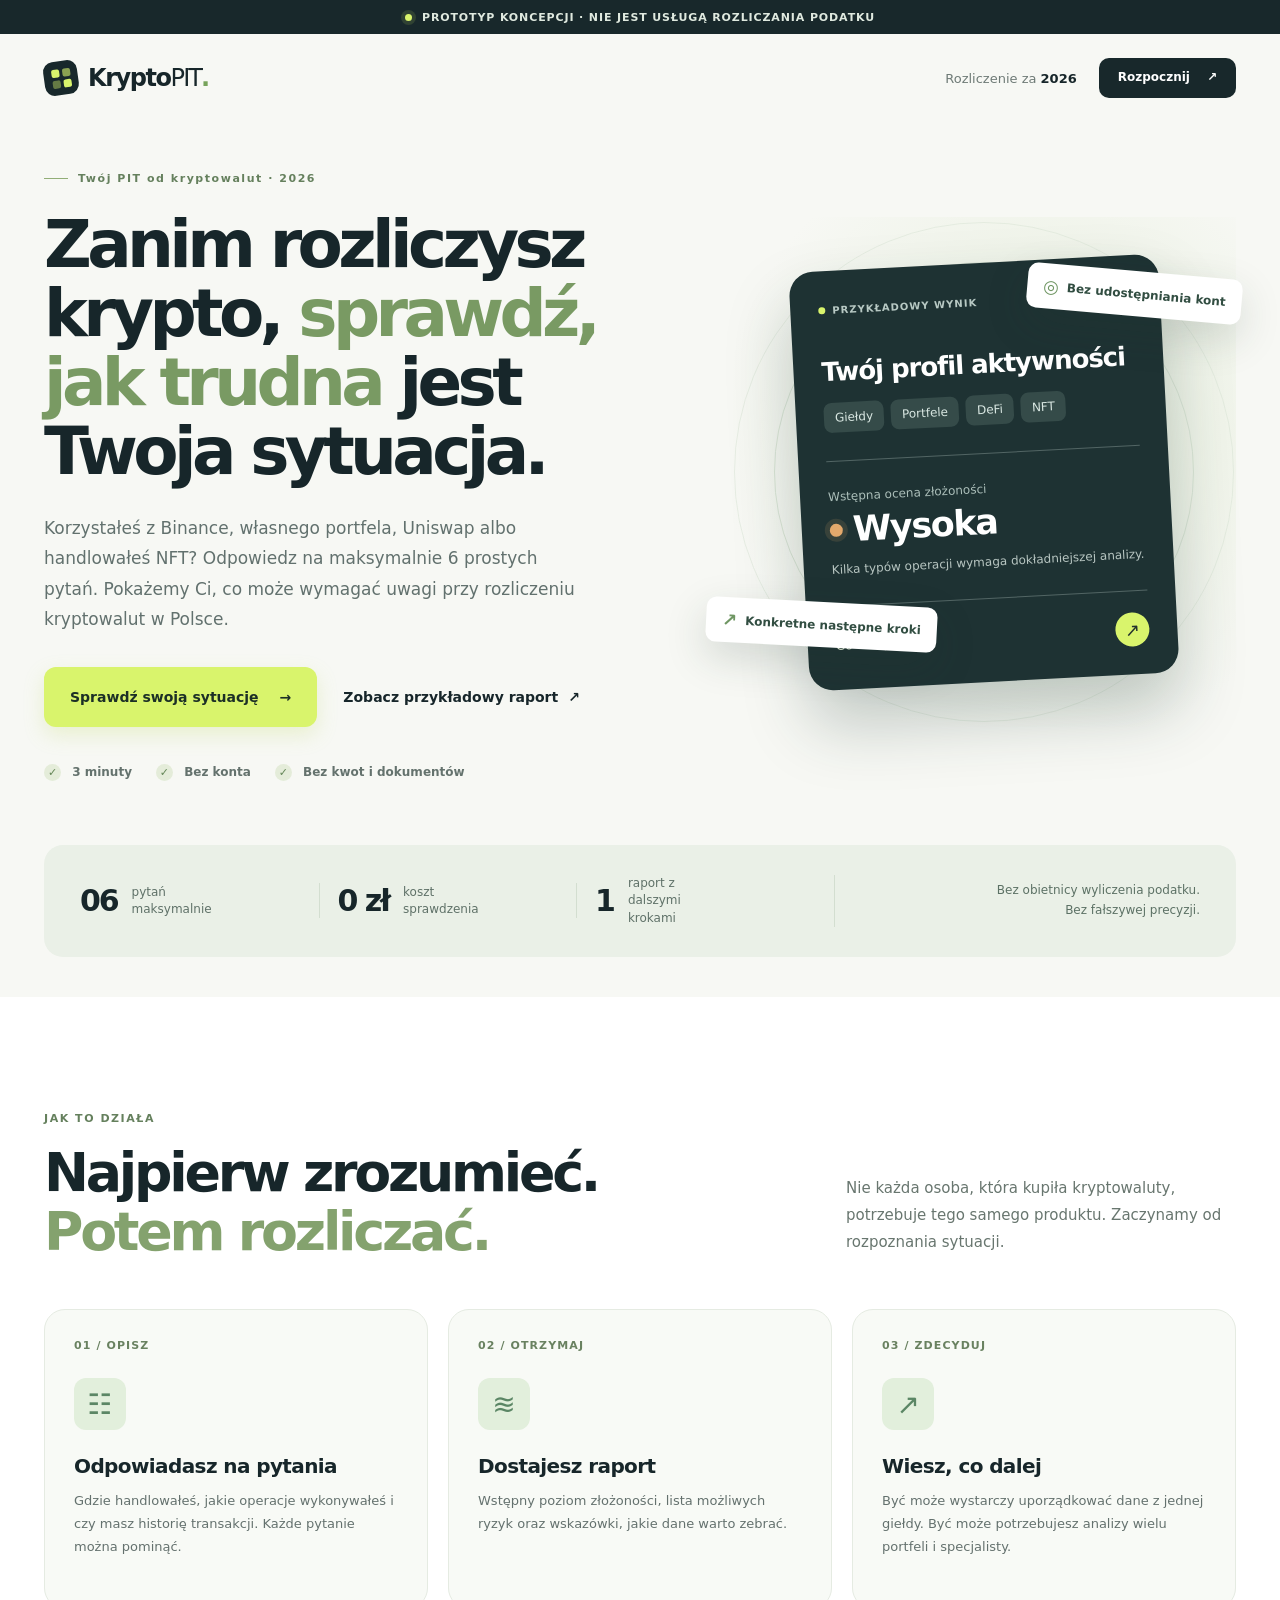
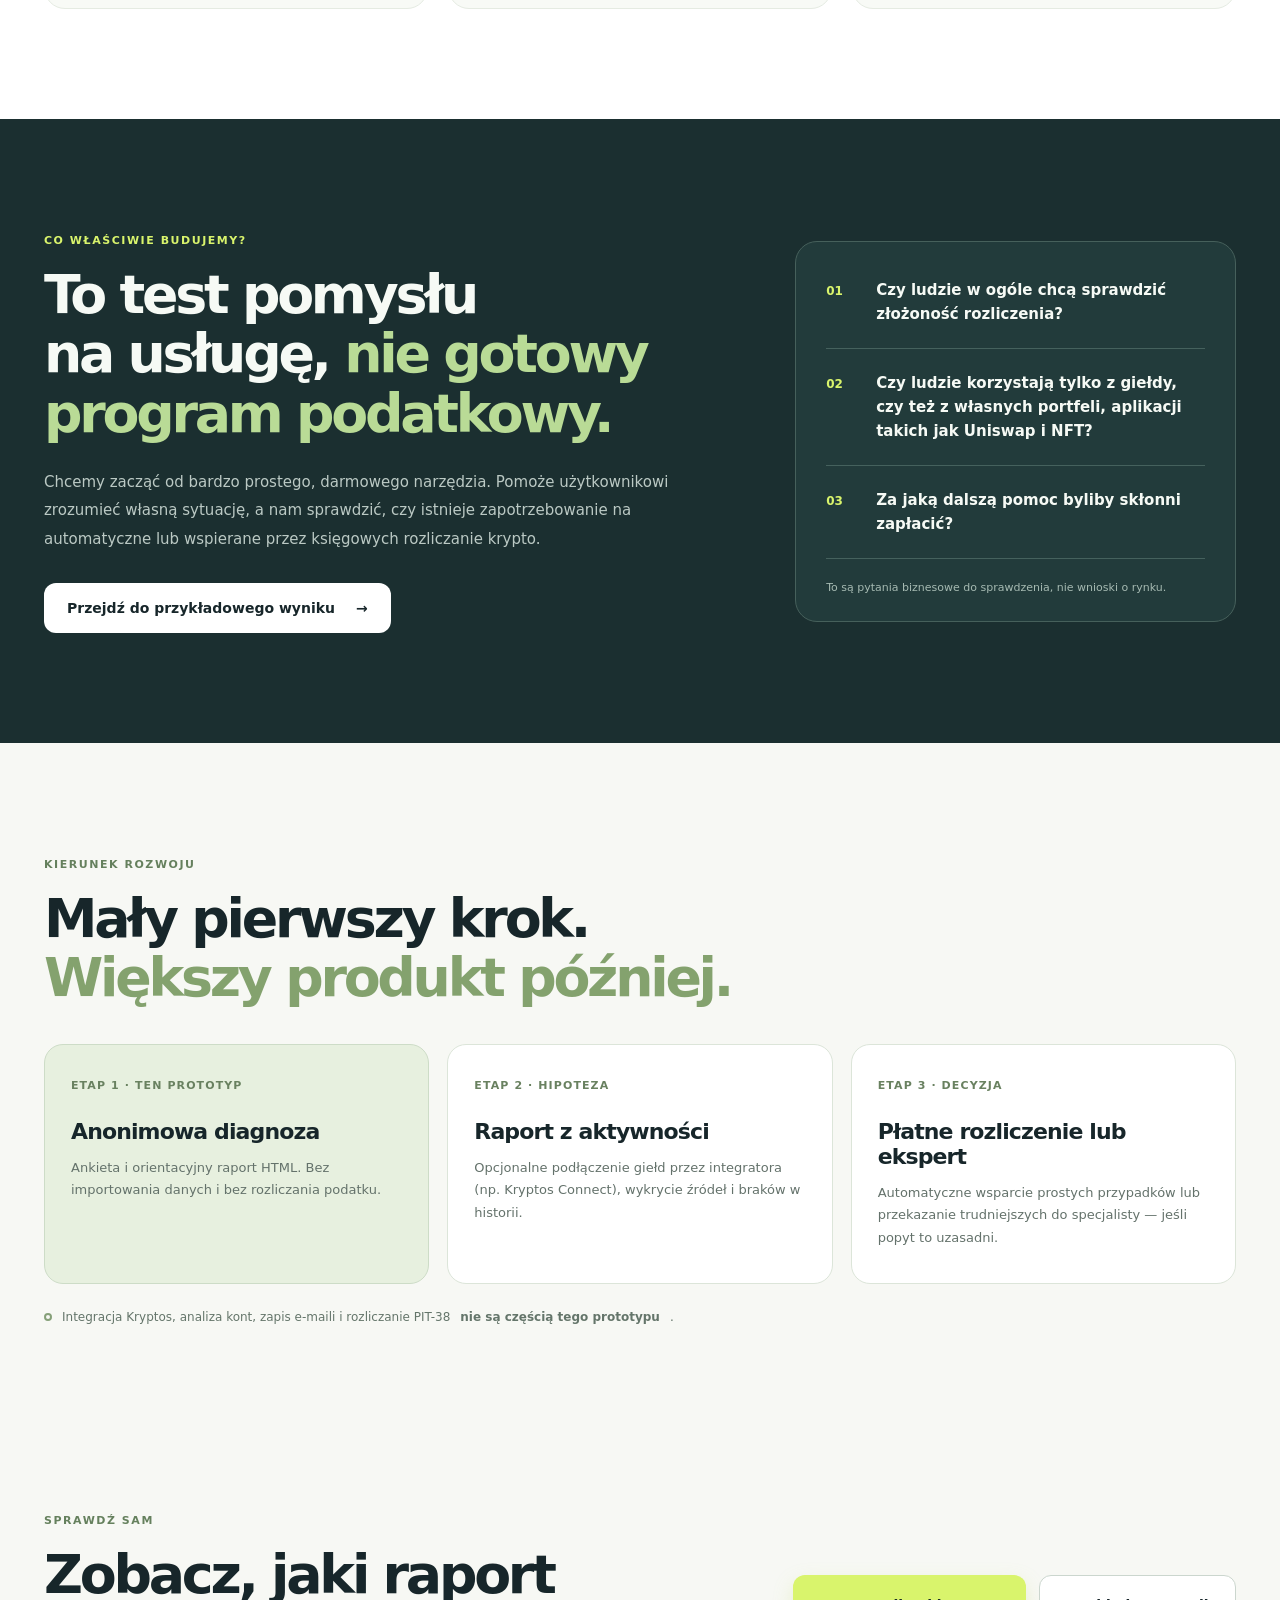
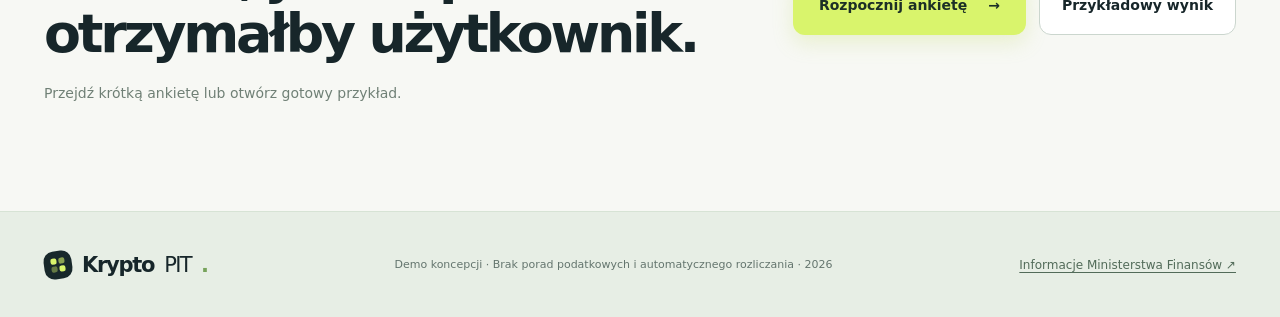
==== commit e871ba8b: "Explain crypto terms through familiar app examples" ====
--- a/index.html
+++ b/index.html
@@ -35,7 +35,7 @@
         <div class="hero__copy">
           <div class="eyebrow"><span class="eyebrow__line"></span> Twój PIT od kryptowalut · 2026</div>
           <h1 id="hero-title">Zanim rozliczysz krypto, <em>sprawdź, jak trudna</em> jest Twoja sytuacja.</h1>
-          <p class="hero__lead">Giełda, portfel, DeFi, NFT? Odpowiedz na maksymalnie 6 prostych pytań. Pokażemy Ci, co może wymagać uwagi przy rozliczeniu kryptowalut w Polsce.</p>
+          <p class="hero__lead">Korzystałeś z Binance, własnego portfela, Uniswap albo handlowałeś NFT? Odpowiedz na maksymalnie 6 prostych pytań. Pokażemy Ci, co może wymagać uwagi przy rozliczeniu kryptowalut w Polsce.</p>
           <div class="hero__actions">
             <button class="button button--primary button--large" type="button" data-action="start">Sprawdź swoją sytuację <span aria-hidden="true">→</span></button>
             <button class="button button--plain" type="button" data-action="example">Zobacz przykładowy raport <span aria-hidden="true">↗</span></button>
@@ -103,7 +103,7 @@
           </div>
           <div class="idea__questions">
             <div class="idea__question"><span>01</span><p>Czy ludzie w ogóle chcą sprawdzić złożoność rozliczenia?</p></div>
-            <div class="idea__question"><span>02</span><p>Jakie sytuacje dominują: jedna giełda czy także DeFi, NFT i portfele?</p></div>
+            <div class="idea__question"><span>02</span><p>Czy ludzie korzystają tylko z giełdy, czy też z własnych portfeli, aplikacji takich jak Uniswap i NFT?</p></div>
             <div class="idea__question"><span>03</span><p>Za jaką dalszą pomoc byliby skłonni zapłacić?</p></div>
             <div class="idea__fineprint">To są pytania biznesowe do sprawdzenia, nie wnioski o rynku.</div>
           </div>
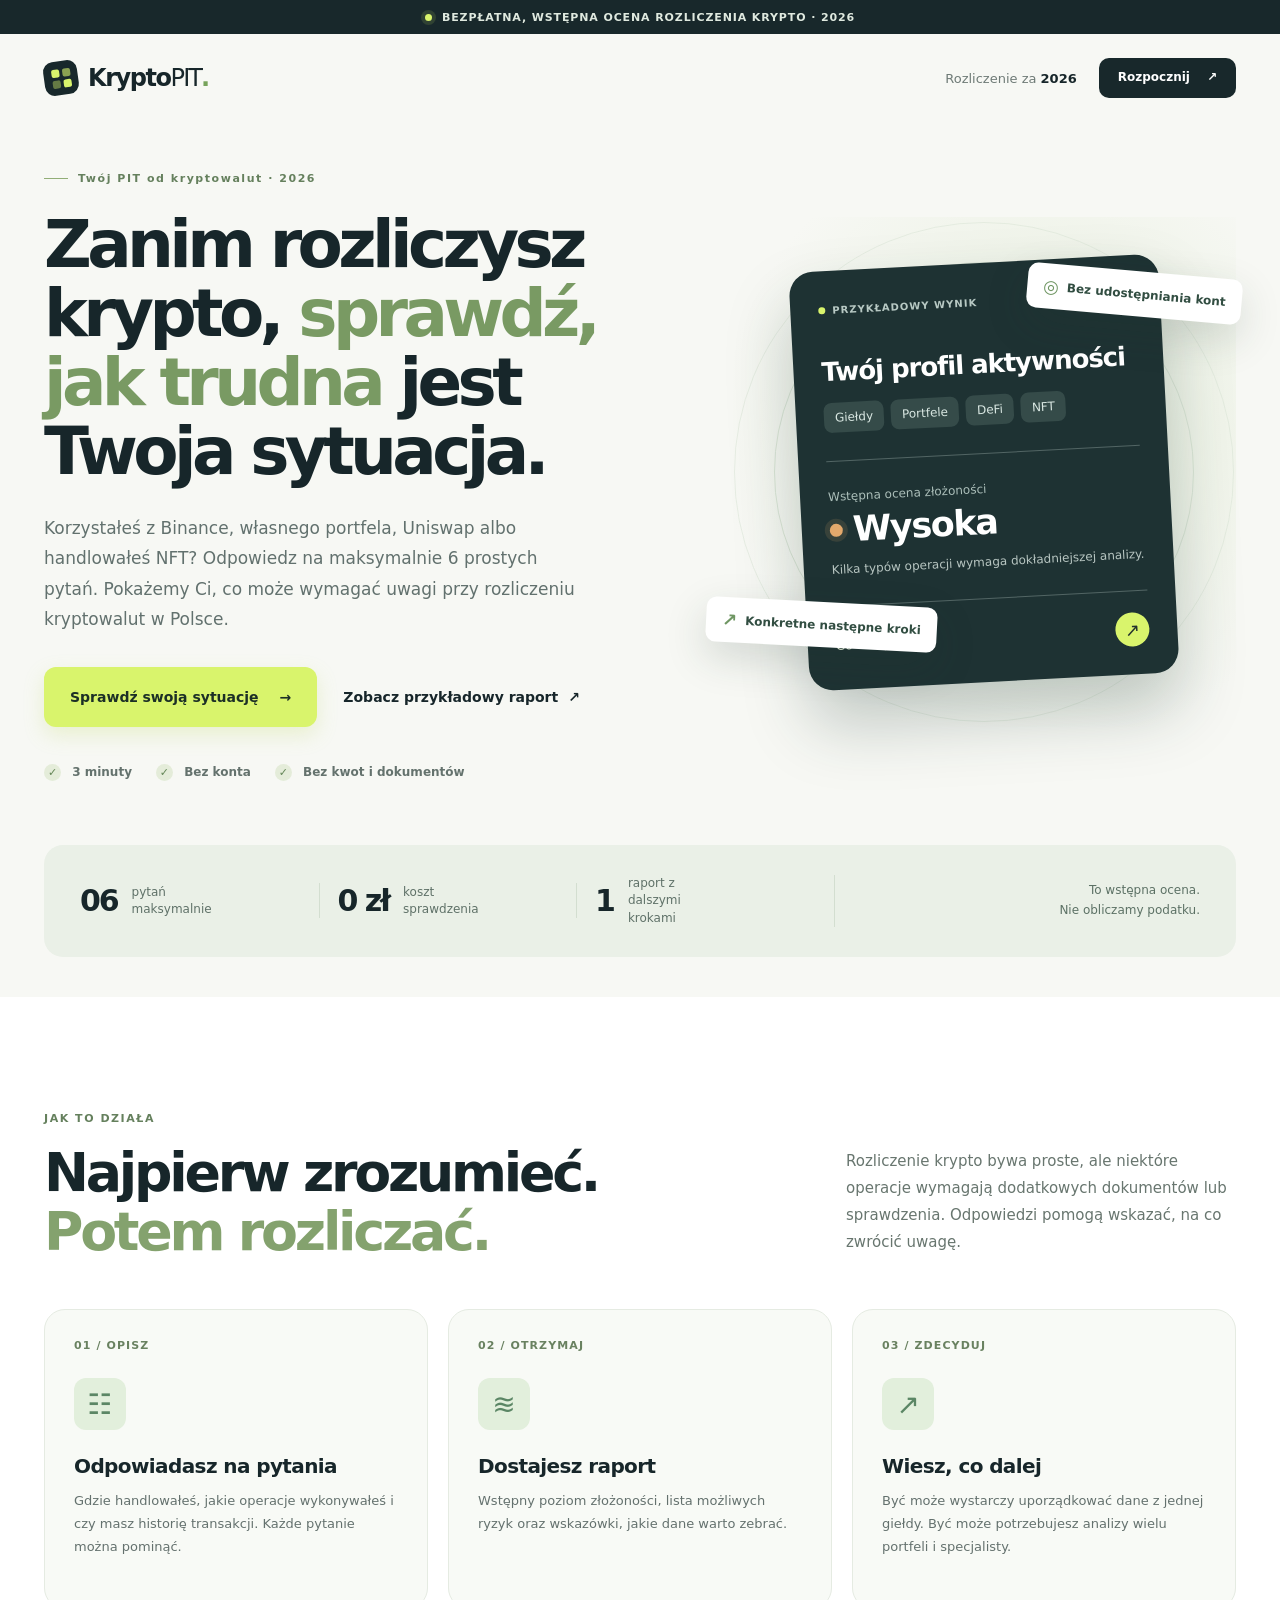
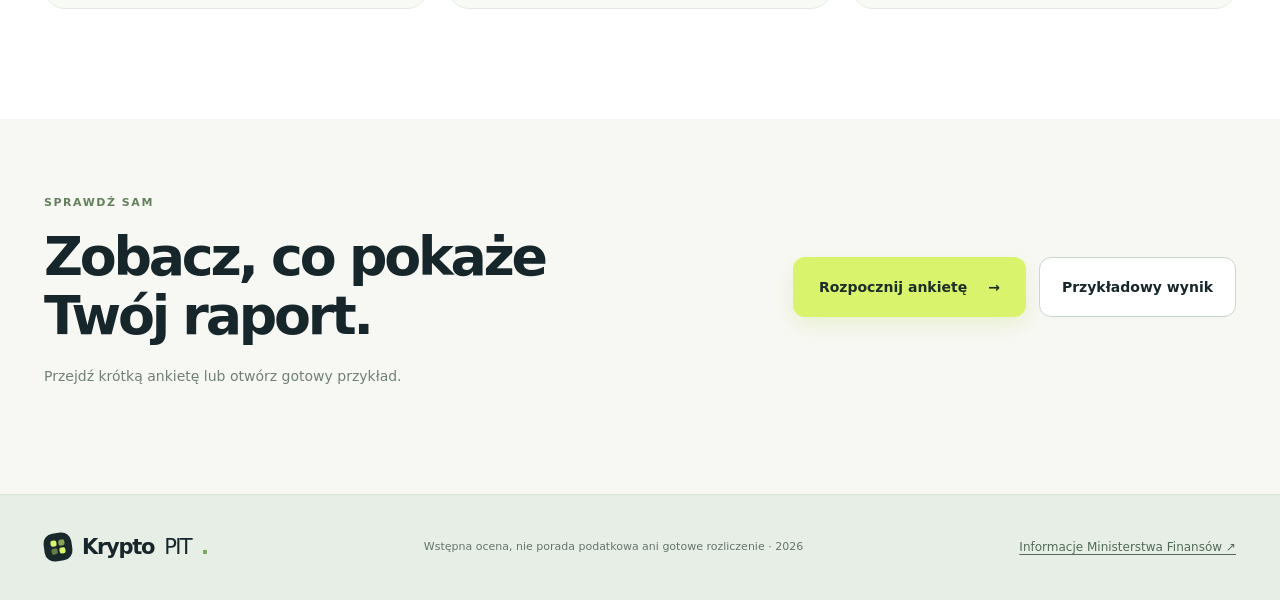
==== commit 8ef820e3: "Keep public landing and report focused on the visitor" ====
--- a/index.html
+++ b/index.html
@@ -16,7 +16,7 @@
 <body>
   <div class="top-strip">
     <span class="top-strip__light"></span>
-    Prototyp koncepcji · Nie jest usługą rozliczania podatku
+    Bezpłatna, wstępna ocena rozliczenia krypto · 2026
   </div>
   <header class="site-header wrap">
     <a href="#start" id="brand-link" class="brand" aria-label="KryptoPIT — strona główna">
@@ -76,14 +76,14 @@
         <div><strong>06</strong><span>pytań maksymalnie</span></div>
         <div><strong>0 zł</strong><span>koszt sprawdzenia</span></div>
         <div><strong>1</strong><span>raport z dalszymi krokami</span></div>
-        <div class="metrics__foot">Bez obietnicy wyliczenia podatku.<br>Bez fałszywej precyzji.</div>
+        <div class="metrics__foot">To wstępna ocena.<br>Nie obliczamy podatku.</div>
       </section>
 
       <section id="how-it-works" class="how section-space">
         <div class="wrap">
           <div class="section-heading">
             <div><span class="section-kicker">JAK TO DZIAŁA</span><h2>Najpierw zrozumieć.<br><span>Potem rozliczać.</span></h2></div>
-            <p>Nie każda osoba, która kupiła kryptowaluty, potrzebuje tego samego produktu. Zaczynamy od rozpoznania sytuacji.</p>
+            <p>Rozliczenie krypto bywa proste, ale niektóre operacje wymagają dodatkowych dokumentów lub sprawdzenia. Odpowiedzi pomogą wskazać, na co zwrócić uwagę.</p>
           </div>
           <div class="steps-grid">
             <article class="step-card"><span class="step-card__index">01 / OPISZ</span><div class="step-card__symbol" aria-hidden="true">☷</div><h3>Odpowiadasz na pytania</h3><p>Gdzie handlowałeś, jakie operacje wykonywałeś i czy masz historię transakcji. Każde pytanie można pominąć.</p></article>
@@ -93,39 +93,8 @@
         </div>
       </section>
 
-      <section id="idea" class="idea section-space">
-        <div class="wrap idea__layout">
-          <div>
-            <span class="section-kicker section-kicker--light">CO WŁAŚCIWIE BUDUJEMY?</span>
-            <h2>To test pomysłu<br>na usługę, <em>nie gotowy program podatkowy.</em></h2>
-            <p class="idea__body">Chcemy zacząć od bardzo prostego, darmowego narzędzia. Pomoże użytkownikowi zrozumieć własną sytuację, a nam sprawdzić, czy istnieje zapotrzebowanie na automatyczne lub wspierane przez księgowych rozliczanie krypto.</p>
-            <button class="button button--light" type="button" data-action="example">Przejdź do przykładowego wyniku <span aria-hidden="true">→</span></button>
-          </div>
-          <div class="idea__questions">
-            <div class="idea__question"><span>01</span><p>Czy ludzie w ogóle chcą sprawdzić złożoność rozliczenia?</p></div>
-            <div class="idea__question"><span>02</span><p>Czy ludzie korzystają tylko z giełdy, czy też z własnych portfeli, aplikacji takich jak Uniswap i NFT?</p></div>
-            <div class="idea__question"><span>03</span><p>Za jaką dalszą pomoc byliby skłonni zapłacić?</p></div>
-            <div class="idea__fineprint">To są pytania biznesowe do sprawdzenia, nie wnioski o rynku.</div>
-          </div>
-        </div>
-      </section>
-
-      <section class="roadmap section-space">
-        <div class="wrap">
-          <div class="section-heading section-heading--tight">
-            <div><span class="section-kicker">KIERUNEK ROZWOJU</span><h2>Mały pierwszy krok.<br><span>Większy produkt później.</span></h2></div>
-          </div>
-          <div class="roadmap__grid">
-            <article class="roadmap__item roadmap__item--active"><span class="roadmap__tag">ETAP 1 · TEN PROTOTYP</span><h3>Anonimowa diagnoza</h3><p>Ankieta i orientacyjny raport HTML. Bez importowania danych i bez rozliczania podatku.</p></article>
-            <article class="roadmap__item"><span class="roadmap__tag">ETAP 2 · HIPOTEZA</span><h3>Raport z aktywności</h3><p>Opcjonalne podłączenie giełd przez integratora (np. Kryptos Connect), wykrycie źródeł i braków w historii.</p></article>
-            <article class="roadmap__item"><span class="roadmap__tag">ETAP 3 · DECYZJA</span><h3>Płatne rozliczenie lub ekspert</h3><p>Automatyczne wsparcie prostych przypadków lub przekazanie trudniejszych do specjalisty — jeśli popyt to uzasadni.</p></article>
-          </div>
-          <div class="roadmap__note"><span class="roadmap__note-dot"></span> Integracja Kryptos, analiza kont, zapis e-maili i rozliczanie PIT-38 <strong>nie są częścią tego prototypu</strong>.</div>
-        </div>
-      </section>
-
       <section class="final-cta wrap">
-        <div><span class="section-kicker">SPRAWDŹ SAM</span><h2>Zobacz, jaki raport<br>otrzymałby użytkownik.</h2><p>Przejdź krótką ankietę lub otwórz gotowy przykład.</p></div>
+        <div><span class="section-kicker">SPRAWDŹ SAM</span><h2>Zobacz, co pokaże<br>Twój raport.</h2><p>Przejdź krótką ankietę lub otwórz gotowy przykład.</p></div>
         <div class="final-cta__buttons"><button class="button button--primary button--large" type="button" data-action="start">Rozpocznij ankietę <span aria-hidden="true">→</span></button><button class="button button--outline" type="button" data-action="example">Przykładowy wynik</button></div>
       </section>
     </div>
@@ -164,11 +133,11 @@
           <button type="button" class="button button--plain" id="restart-survey">Wypełnij ponownie ↻</button>
         </div>
         <section class="signup" aria-labelledby="signup-title">
-          <div><span class="signup__tag">WIZJA PRZYSZŁEJ USŁUGI</span><h2 id="signup-title">Chcesz wiedzieć, kiedy ruszymy?</h2><p>Docelowo użytkownik mógłby zostawić e-mail i otrzymać informację o imporcie transakcji lub pomocy w PIT-38.</p></div>
+          <div><span class="signup__tag">POWIADOMIENIE O STARCIE · DEMO</span><h2 id="signup-title">Chcesz wiedzieć, kiedy ruszymy?</h2><p>Planujemy możliwość połączenia giełd i pomoc w przygotowaniu PIT-38. Na razie powiadomienia nie są uruchomione.</p></div>
           <form id="email-form" class="signup__form">
             <label for="email">Twój adres e-mail</label>
             <div class="signup__row"><input id="email" name="email" type="email" placeholder="twoj@email.pl" autocomplete="email" required><button class="button button--dark" type="submit">Powiadom mnie →</button></div>
-            <p class="signup__disclaimer"><strong>Makieta:</strong> adres nie będzie zapisany ani wysłany. Formularz jest wyłącznie demonstracją pomysłu.</p>
+            <p class="signup__disclaimer"><strong>Wersja demonstracyjna:</strong> adres nie zostanie zapisany ani wysłany.</p>
             <p id="email-feedback" class="signup__feedback" role="status" aria-live="polite" hidden></p>
           </form>
         </section>
@@ -176,6 +145,6 @@
     </section>
   </main>
 
-  <footer class="footer"><div class="wrap footer__inner"><span class="brand brand--footer"><span class="brand__mark" aria-hidden="true"><span></span><span></span><span></span><span></span></span> Krypto<span class="brand__accent">PIT</span><span class="brand__dot">.</span></span><p>Demo koncepcji · Brak porad podatkowych i automatycznego rozliczania · 2026</p><a href="https://www.podatki.gov.pl/podatki-osobiste/pit/informacje-podstawowe/co-jest-opodatkowane/zbycie-kryptowalut" target="_blank" rel="noopener noreferrer">Informacje Ministerstwa Finansów ↗</a></div></footer>
+  <footer class="footer"><div class="wrap footer__inner"><span class="brand brand--footer"><span class="brand__mark" aria-hidden="true"><span></span><span></span><span></span><span></span></span> Krypto<span class="brand__accent">PIT</span><span class="brand__dot">.</span></span><p>Wstępna ocena, nie porada podatkowa ani gotowe rozliczenie · 2026</p><a href="https://www.podatki.gov.pl/podatki-osobiste/pit/informacje-podstawowe/co-jest-opodatkowane/zbycie-kryptowalut" target="_blank" rel="noopener noreferrer">Informacje Ministerstwa Finansów ↗</a></div></footer>
 </body>
 </html>
--- a/styles.css
+++ b/styles.css
@@ -71,34 +71,16 @@
 .metrics__foot{font-size:12px;line-height:1.65;color:#5c7165;text-align:right}
 .section-space{padding:110px 0}
 .section-heading{display:flex;align-items:end;justify-content:space-between;gap:35px;margin-bottom:48px}
-.section-heading h2,.idea h2,.final-cta h2{font-size:clamp(37px,4.2vw,54px);letter-spacing:-.06em;line-height:1.1;margin:17px 0 0;font-weight:790}
+.section-heading h2,.final-cta h2{font-size:clamp(37px,4.2vw,54px);letter-spacing:-.06em;line-height:1.1;margin:17px 0 0;font-weight:790}
 .section-heading h2 span{color:#84a26e}
 .section-heading>p{max-width:390px;color:#68766f;font-size:15px;line-height:1.8;margin-bottom:5px}
 .how{background:white}
 .steps-grid{display:grid;grid-template-columns:repeat(3,minmax(0,1fr));gap:20px}
 .step-card{background:#f8faf6;border:1px solid #e5ebe2;border-radius:21px;padding:29px;min-height:300px;display:flex;flex-direction:column;align-items:flex-start}
-.step-card__index,.roadmap__tag{font-size:11px;letter-spacing:.1em;font-weight:800;color:#698160}
+.step-card__index{font-size:11px;letter-spacing:.1em;font-weight:800;color:#698160}
 .step-card__symbol{display:grid;place-items:center;margin:26px 0 24px;background:#e2efdc;color:#5b8665;border-radius:12px;width:52px;height:52px;font-size:28px}
 .step-card h3{font-size:20px;letter-spacing:-.03em;margin-bottom:12px}
 .step-card p{color:#64716e;font-size:13px;line-height:1.75;margin-bottom:0}
-.idea{background:#1b2f30;color:#f6faf5}
-.idea__layout{display:grid;grid-template-columns:1.2fr .8fr;gap:90px;align-items:center}
-.section-kicker--light{color:var(--lime)}
-.idea h2 em{color:#b9db96;font-style:normal}
-.idea__body{color:#bbc9c4;line-height:1.9;font-size:15px;max-width:660px;margin:25px 0 30px}
-.idea__questions{border:1px solid #46605b;border-radius:22px;padding:14px 30px;background:#223b3b}
-.idea__question{display:grid;grid-template-columns:35px 1fr;gap:15px;align-items:baseline;border-bottom:1px solid #45615d;padding:22px 0}
-.idea__question span{font-size:12px;color:var(--lime);font-weight:850}
-.idea__question p{font-size:15px;line-height:1.6;font-weight:650;margin:0}
-.idea__fineprint{font-size:11px;color:#a6bab2;line-height:1.6;padding:20px 0 10px}
-.section-heading--tight{margin-bottom:36px}
-.roadmap__grid{display:grid;grid-template-columns:repeat(3,minmax(0,1fr));gap:18px}
-.roadmap__item{border:1px solid #dce5d9;padding:29px 26px;border-radius:19px;background:white;min-height:240px;position:relative}
-.roadmap__item--active{background:#e7f0df;border-color:#cddcc7}
-.roadmap__item h3{font-size:22px;letter-spacing:-.04em;margin:26px 0 13px}
-.roadmap__item p{font-size:13px;line-height:1.75;color:#64726b;margin:0}
-.roadmap__note{display:flex;gap:10px;align-items:center;color:#64756a;font-size:12px;margin-top:24px;line-height:1.6}
-.roadmap__note-dot{width:8px;height:8px;border:2px solid #86a079;border-radius:50%;flex-shrink:0}
 .final-cta{display:flex;justify-content:space-between;align-items:center;gap:35px;padding:72px 0 110px}
 .final-cta p{color:#708076;margin:22px 0 0;font-size:14px}
 .final-cta__buttons{display:flex;gap:13px;flex-wrap:wrap;justify-content:flex-end}
@@ -184,13 +166,13 @@
 @media(max-width:980px){
   .hero{grid-template-columns:1fr;gap:10px;padding-top:40px}.hero__copy{max-width:760px}.hero__visual{min-height:470px}.float-label--top{right:8%}.float-label--bottom{left:8%}
   .metrics{grid-template-columns:repeat(3,1fr)}.metrics__foot{display:none}
-  .idea__layout{gap:35px}.survey__grid{grid-template-columns:minmax(0,1fr) 240px;gap:24px}.survey__aside{padding:21px}.signup{grid-template-columns:1fr;gap:22px}
+  .survey__grid{grid-template-columns:minmax(0,1fr) 240px;gap:24px}.survey__aside{padding:21px}.signup{grid-template-columns:1fr;gap:22px}
 }
 @media(max-width:720px){
   .wrap{width:min(100% - 32px,1192px)}.top-strip{font-size:9px}.site-header{min-height:76px}.brand{font-size:22px}.year-chip{display:none}
   .hero{padding-top:32px;padding-bottom:35px}.hero h1{font-size:clamp(42px,9.7vw,62px)}.hero__lead{font-size:15px}.hero__visual{min-height:455px}.preview-card{width:min(80vw,350px)}.float-label--top{right:0;top:35px}.float-label--bottom{left:0;bottom:50px}
   .metrics{margin-bottom:0;padding:25px 22px;gap:10px}.metrics>div:not(:last-child){display:block;border-right:0}.metrics strong{font-size:26px;display:block;margin-bottom:3px}.metrics span{font-size:10px}
-  .section-space{padding:77px 0}.section-heading{display:block}.section-heading>p{margin-top:21px}.steps-grid,.roadmap__grid{grid-template-columns:1fr}.step-card{min-height:auto;padding:24px}.step-card__symbol{margin:17px 0}.idea__layout{grid-template-columns:1fr;gap:36px}
+  .section-space{padding:77px 0}.section-heading{display:block}.section-heading>p{margin-top:21px}.steps-grid{grid-template-columns:1fr}.step-card{min-height:auto;padding:24px}.step-card__symbol{margin:17px 0}
   .final-cta{padding:72px 0 80px;display:block}.final-cta__buttons{justify-content:flex-start;margin-top:28px}
   .footer__inner{flex-wrap:wrap;padding:25px 0}.footer p{order:3;width:100%}
   .survey{padding:20px 0 75px}.survey__grid{grid-template-columns:1fr}.survey__aside{margin-top:0}.survey__back{margin-bottom:28px}.question-surface{padding:25px 20px}.question-surface h1{font-size:31px}
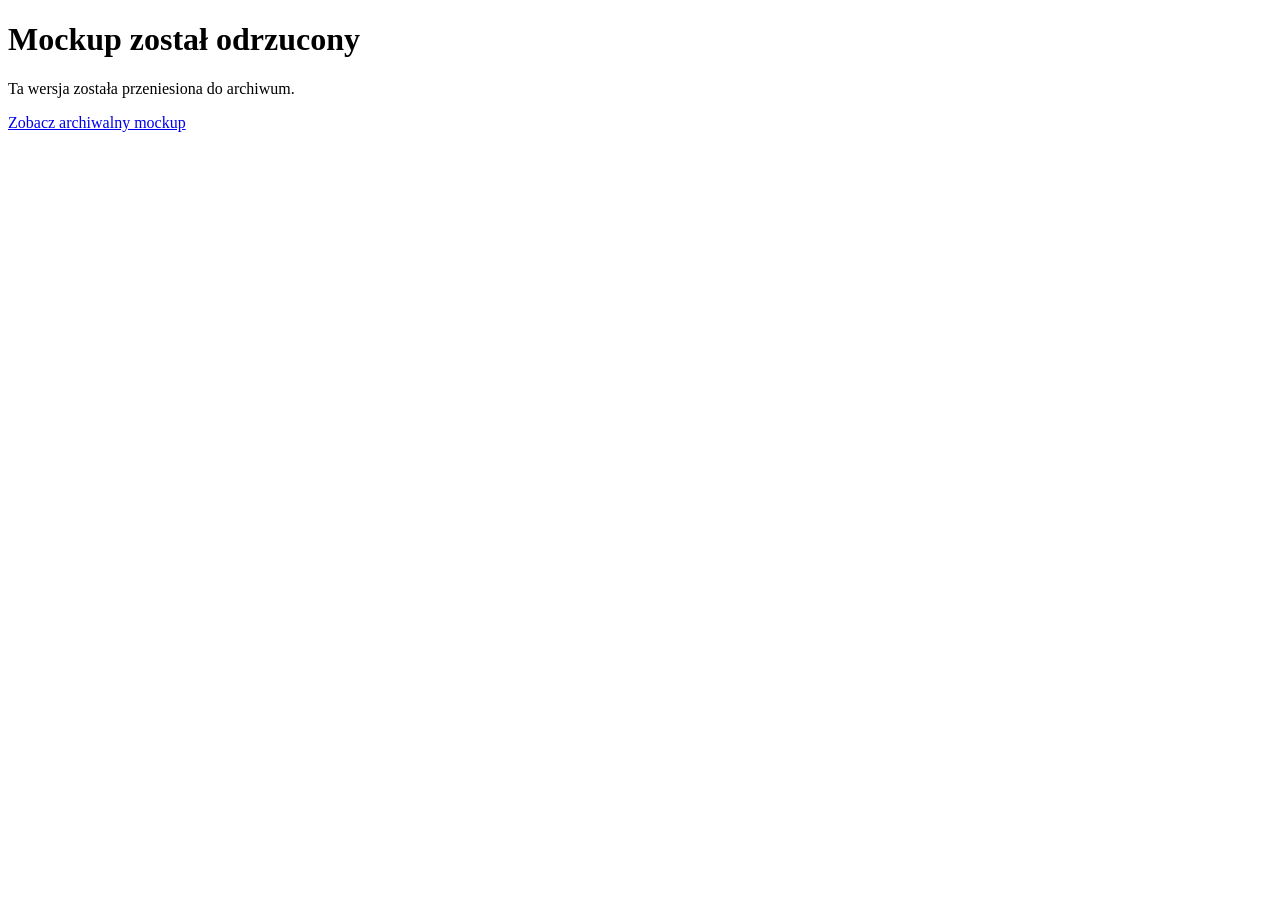
==== commit 53bed4f7: "Archive rejected KryptoPIT mockup" ====
--- a/index.html
+++ b/index.html
@@ -3,148 +3,13 @@
 <head>
   <meta charset="utf-8">
   <meta name="viewport" content="width=device-width, initial-scale=1">
-  <meta name="theme-color" content="#152326">
-  <meta name="description" content="Darmowa, anonimowa ankieta pomagająca wstępnie ocenić złożoność rozliczenia kryptowalut za 2026 rok. Prototyp koncepcji.">
-  <meta property="og:title" content="KryptoPIT · Sprawdź złożoność rozliczenia 2026">
-  <meta property="og:description" content="6 pytań, wstępny raport, zero danych finansowych. Zobacz prototyp koncepcji.">
-  <meta property="og:type" content="website">
-  <title>KryptoPIT — sprawdź złożoność rozliczenia za 2026</title>
-  <link rel="icon" href="favicon.svg" type="image/svg+xml">
-  <link rel="stylesheet" href="styles.css">
-  <script src="app.mjs" type="module"></script>
+  <title>Crypto Tax MVP — archiwum</title>
 </head>
 <body>
-  <div class="top-strip">
-    <span class="top-strip__light"></span>
-    Bezpłatna, wstępna ocena rozliczenia krypto · 2026
-  </div>
-  <header class="site-header wrap">
-    <a href="#start" id="brand-link" class="brand" aria-label="KryptoPIT — strona główna">
-      <span class="brand__mark" aria-hidden="true"><span></span><span></span><span></span><span></span></span>
-      <span>Krypto<span class="brand__accent">PIT</span><span class="brand__dot">.</span></span>
-    </a>
-    <div class="header-right">
-      <span class="year-chip">Rozliczenie za <strong>2026</strong></span>
-      <button class="button button--small button--dark" type="button" data-action="start">Rozpocznij <span aria-hidden="true">↗</span></button>
-    </div>
-  </header>
-
   <main>
-    <div id="landing-screen">
-      <section id="start" class="hero wrap" aria-labelledby="hero-title">
-        <div class="hero__copy">
-          <div class="eyebrow"><span class="eyebrow__line"></span> Twój PIT od kryptowalut · 2026</div>
-          <h1 id="hero-title">Zanim rozliczysz krypto, <em>sprawdź, jak trudna</em> jest Twoja sytuacja.</h1>
-          <p class="hero__lead">Korzystałeś z Binance, własnego portfela, Uniswap albo handlowałeś NFT? Odpowiedz na maksymalnie 6 prostych pytań. Pokażemy Ci, co może wymagać uwagi przy rozliczeniu kryptowalut w Polsce.</p>
-          <div class="hero__actions">
-            <button class="button button--primary button--large" type="button" data-action="start">Sprawdź swoją sytuację <span aria-hidden="true">→</span></button>
-            <button class="button button--plain" type="button" data-action="example">Zobacz przykładowy raport <span aria-hidden="true">↗</span></button>
-          </div>
-          <div class="hero__assurances" aria-label="Informacje o ankiecie">
-            <span><span class="tick" aria-hidden="true">✓</span> 3 minuty</span>
-            <span><span class="tick" aria-hidden="true">✓</span> Bez konta</span>
-            <span><span class="tick" aria-hidden="true">✓</span> Bez kwot i dokumentów</span>
-          </div>
-        </div>
-        <div class="hero__visual" aria-label="Ilustracja przykładowego wyniku ankiety">
-          <div class="orbit orbit--one" aria-hidden="true"></div>
-          <div class="orbit orbit--two" aria-hidden="true"></div>
-          <div class="preview-card">
-            <div class="preview-card__top">
-              <span class="preview-card__eyebrow"><span class="preview-card__dot"></span> PRZYKŁADOWY WYNIK</span>
-              <span class="preview-card__year">2026</span>
-            </div>
-            <div class="preview-card__title">Twój profil aktywności</div>
-            <div class="preview-tags">
-              <span>Giełdy</span><span>Portfele</span><span>DeFi</span><span>NFT</span>
-            </div>
-            <div class="preview-card__divider"></div>
-            <div class="preview-card__label">Wstępna ocena złożoności</div>
-            <div class="preview-card__status"><span class="status-dot"></span> Wysoka</div>
-            <p class="preview-card__note">Kilka typów operacji wymaga dokładniejszej analizy.</p>
-            <div class="preview-card__bottom">
-              <span>Co dalej?</span>
-              <span class="preview-card__arrow" aria-hidden="true">↗</span>
-            </div>
-          </div>
-          <div class="float-label float-label--top"><span class="float-label__icon">◎</span> Bez udostępniania kont</div>
-          <div class="float-label float-label--bottom"><span class="float-label__icon">↗</span> Konkretne następne kroki</div>
-        </div>
-      </section>
-
-      <section class="metrics wrap" aria-label="Najważniejsze cechy">
-        <div><strong>06</strong><span>pytań maksymalnie</span></div>
-        <div><strong>0 zł</strong><span>koszt sprawdzenia</span></div>
-        <div><strong>1</strong><span>raport z dalszymi krokami</span></div>
-        <div class="metrics__foot">To wstępna ocena.<br>Nie obliczamy podatku.</div>
-      </section>
-
-      <section id="how-it-works" class="how section-space">
-        <div class="wrap">
-          <div class="section-heading">
-            <div><span class="section-kicker">JAK TO DZIAŁA</span><h2>Najpierw zrozumieć.<br><span>Potem rozliczać.</span></h2></div>
-            <p>Rozliczenie krypto bywa proste, ale niektóre operacje wymagają dodatkowych dokumentów lub sprawdzenia. Odpowiedzi pomogą wskazać, na co zwrócić uwagę.</p>
-          </div>
-          <div class="steps-grid">
-            <article class="step-card"><span class="step-card__index">01 / OPISZ</span><div class="step-card__symbol" aria-hidden="true">☷</div><h3>Odpowiadasz na pytania</h3><p>Gdzie handlowałeś, jakie operacje wykonywałeś i czy masz historię transakcji. Każde pytanie można pominąć.</p></article>
-            <article class="step-card"><span class="step-card__index">02 / OTRZYMAJ</span><div class="step-card__symbol" aria-hidden="true">≋</div><h3>Dostajesz raport</h3><p>Wstępny poziom złożoności, lista możliwych ryzyk oraz wskazówki, jakie dane warto zebrać.</p></article>
-            <article class="step-card"><span class="step-card__index">03 / ZDECYDUJ</span><div class="step-card__symbol" aria-hidden="true">↗</div><h3>Wiesz, co dalej</h3><p>Być może wystarczy uporządkować dane z jednej giełdy. Być może potrzebujesz analizy wielu portfeli i specjalisty.</p></article>
-          </div>
-        </div>
-      </section>
-
-      <section class="final-cta wrap">
-        <div><span class="section-kicker">SPRAWDŹ SAM</span><h2>Zobacz, co pokaże<br>Twój raport.</h2><p>Przejdź krótką ankietę lub otwórz gotowy przykład.</p></div>
-        <div class="final-cta__buttons"><button class="button button--primary button--large" type="button" data-action="start">Rozpocznij ankietę <span aria-hidden="true">→</span></button><button class="button button--outline" type="button" data-action="example">Przykładowy wynik</button></div>
-      </section>
-    </div>
-
-    <section id="questionnaire-screen" class="survey wrap" hidden aria-labelledby="question-title">
-      <div class="survey__back"><button class="back-link" type="button" id="quit-survey">← Wróć do strony głównej</button><div class="survey__top-right"><span>ANKIETA · ROK 2026</span><button type="button" class="back-link" id="reset-survey">Zacznij od nowa ↻</button></div></div>
-      <div class="survey__grid">
-        <div class="survey__primary">
-          <div class="survey__progress-head"><span id="step-label">PYTANIE 1 Z 6</span><span id="step-percent">17%</span></div>
-          <div class="progress-track" role="progressbar" id="step-progress" aria-label="Postęp ankiety" aria-valuemin="0" aria-valuemax="6" aria-valuenow="1"><div id="progress-fill"></div></div>
-          <div class="question-surface">
-            <span class="question-surface__eyebrow" id="question-short">REZYDENCJA PODATKOWA</span>
-            <h1 id="question-title"></h1>
-            <p class="question-description" id="question-description"></p>
-            <form id="question-form" novalidate>
-              <fieldset class="options-fieldset" id="question-options"><legend class="visually-hidden">Wybierz odpowiedź</legend></fieldset>
-            </form>
-            <div class="survey__controls"><button class="button button--outline" id="prev-question" type="button">← Wstecz</button><div class="survey__controls-right"><button class="button button--plain" id="skip-question" type="button">Pomiń pytanie</button><button class="button button--primary" id="next-question" type="button">Dalej <span aria-hidden="true">→</span></button></div></div>
-          </div>
-        </div>
-        <aside class="survey__aside">
-          <div class="aside-top"><span class="aside-icon" aria-hidden="true">?</span><h2>Dlaczego pytamy?</h2><p id="question-why"></p></div>
-          <div class="aside-divider"></div>
-          <div class="aside-bottom"><span class="aside-check" aria-hidden="true">✓</span><div><strong>Twoja prywatność</strong><p>Odpowiedzi pozostają w tej karcie przeglądarki. Niczego nie wysyłamy ani nie zapisujemy na serwerze.</p></div></div>
-        </aside>
-      </div>
-    </section>
-
-    <section id="report-screen" class="report-screen" hidden aria-labelledby="report-title">
-      <div class="wrap report-toolbar"><button type="button" class="back-link" id="edit-answers">← Wróć do odpowiedzi</button><span id="report-mode" class="report-mode">WSTĘPNA OCENA · 2026</span></div>
-      <div class="wrap">
-        <div id="report-content" aria-live="polite"></div>
-        <div class="report-actions">
-          <button type="button" class="button button--primary" id="download-report">Pobierz raport HTML <span aria-hidden="true">↓</span></button>
-          <button type="button" class="button button--outline" id="print-report">Drukuj / Zapisz jako PDF</button>
-          <button type="button" class="button button--plain" id="restart-survey">Wypełnij ponownie ↻</button>
-        </div>
-        <section class="signup" aria-labelledby="signup-title">
-          <div><span class="signup__tag">POWIADOMIENIE O STARCIE · DEMO</span><h2 id="signup-title">Chcesz wiedzieć, kiedy ruszymy?</h2><p>Planujemy możliwość połączenia giełd i pomoc w przygotowaniu PIT-38. Na razie powiadomienia nie są uruchomione.</p></div>
-          <form id="email-form" class="signup__form">
-            <label for="email">Twój adres e-mail</label>
-            <div class="signup__row"><input id="email" name="email" type="email" placeholder="twoj@email.pl" autocomplete="email" required><button class="button button--dark" type="submit">Powiadom mnie →</button></div>
-            <p class="signup__disclaimer"><strong>Wersja demonstracyjna:</strong> adres nie zostanie zapisany ani wysłany.</p>
-            <p id="email-feedback" class="signup__feedback" role="status" aria-live="polite" hidden></p>
-          </form>
-        </section>
-      </div>
-    </section>
+    <h1>Mockup został odrzucony</h1>
+    <p>Ta wersja została przeniesiona do archiwum.</p>
+    <p><a href="archive/rejected-mockup/">Zobacz archiwalny mockup</a></p>
   </main>
-
-  <footer class="footer"><div class="wrap footer__inner"><span class="brand brand--footer"><span class="brand__mark" aria-hidden="true"><span></span><span></span><span></span><span></span></span> Krypto<span class="brand__accent">PIT</span><span class="brand__dot">.</span></span><p>Wstępna ocena, nie porada podatkowa ani gotowe rozliczenie · 2026</p><a href="https://www.podatki.gov.pl/podatki-osobiste/pit/informacje-podstawowe/co-jest-opodatkowane/zbycie-kryptowalut" target="_blank" rel="noopener noreferrer">Informacje Ministerstwa Finansów ↗</a></div></footer>
 </body>
-</html>+</html>
